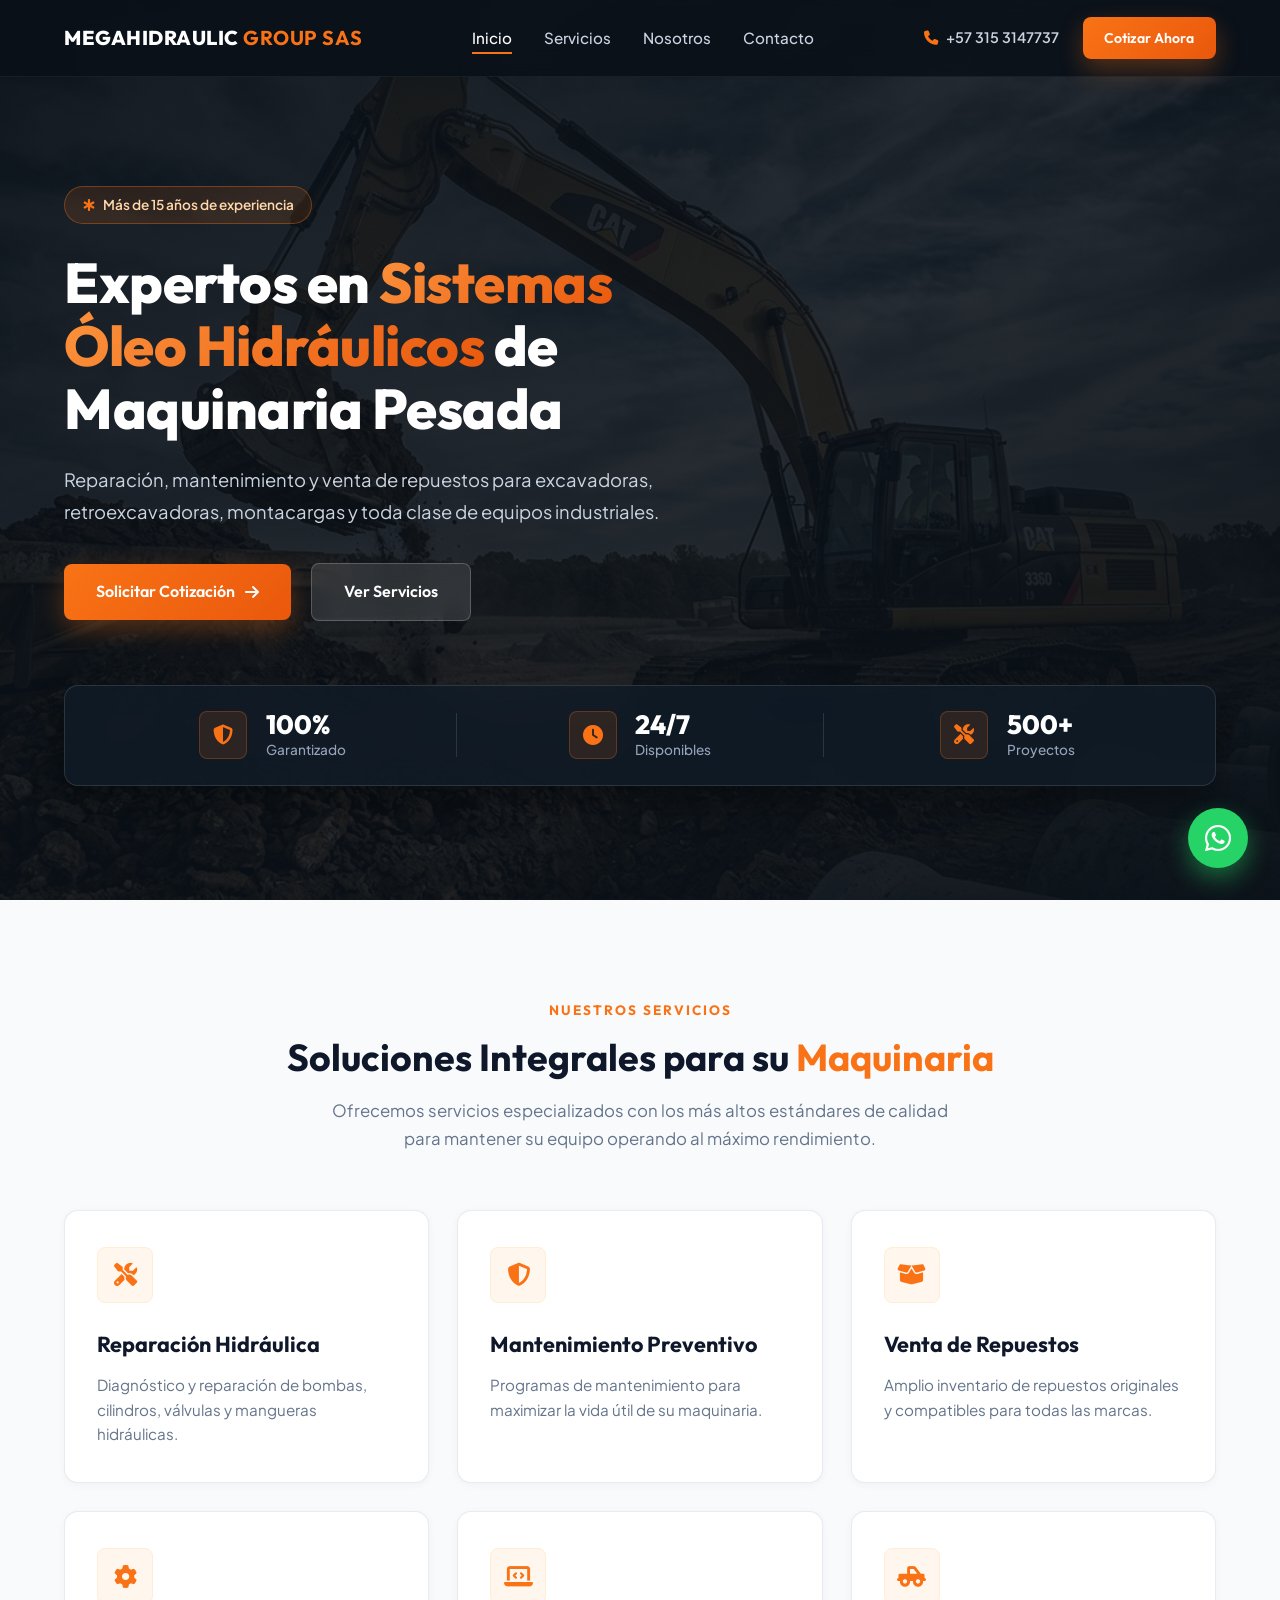
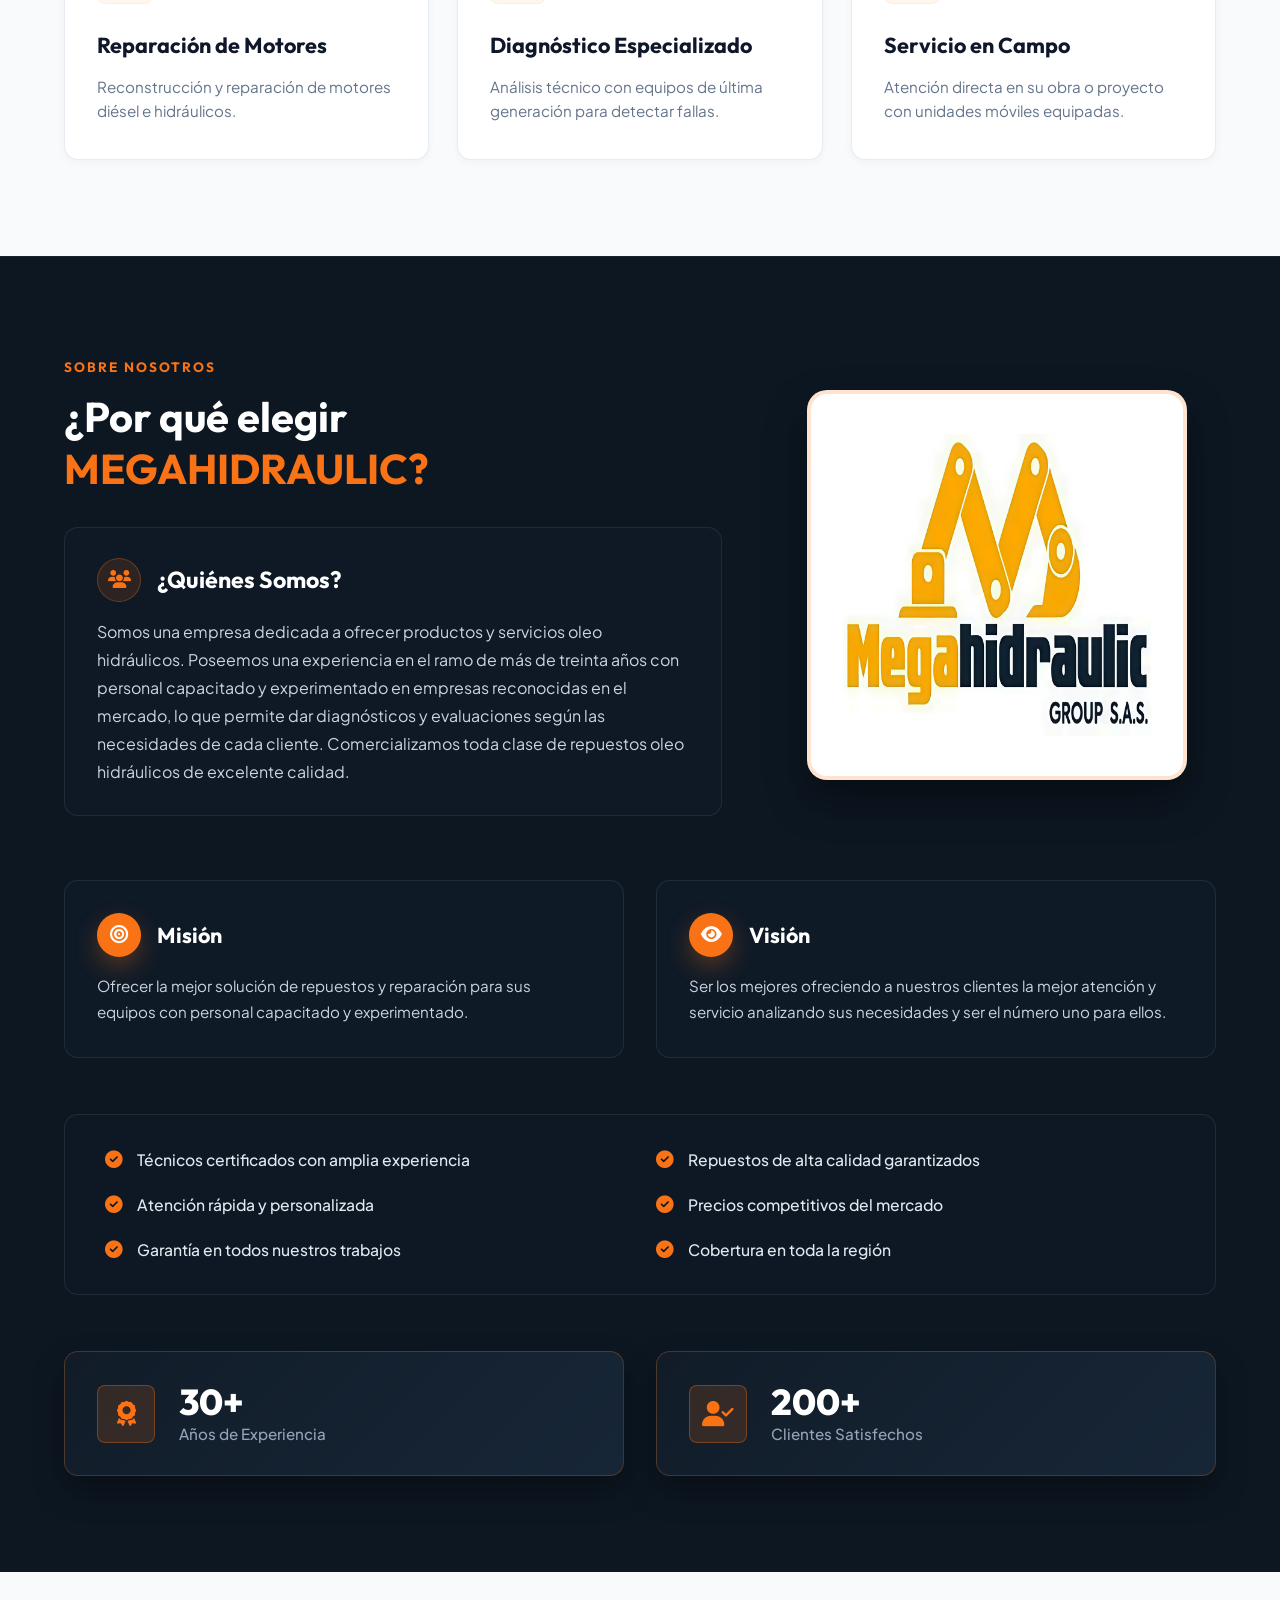
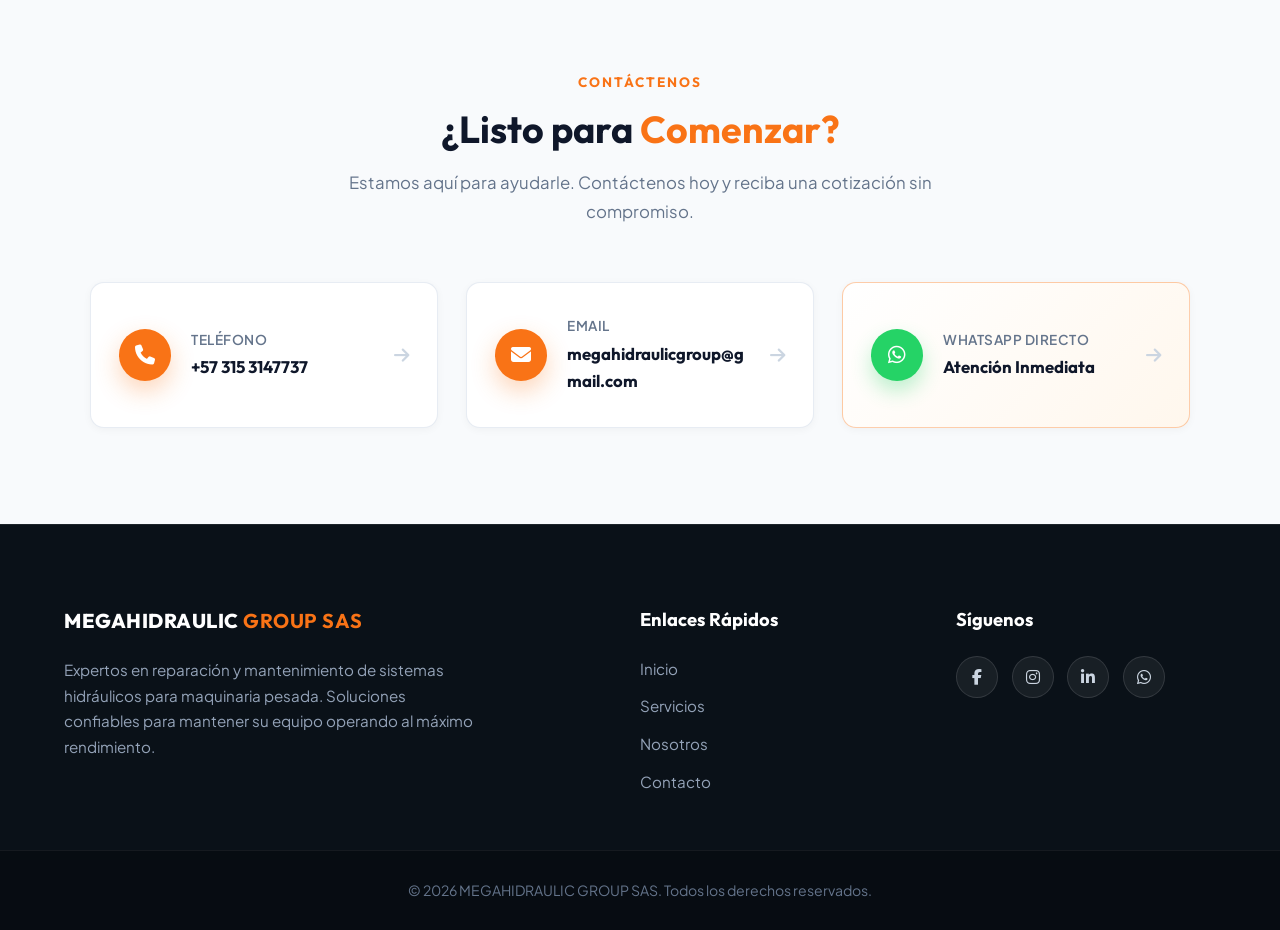
==== index.html @ 524e82c4 "Primera versión página web" ====
<!DOCTYPE html>
<html lang="es">

<head>
    <meta charset="UTF-8">
    <meta name="viewport" content="width=device-width, initial-scale=1.0">
    <title>MEGAHIDRAULIC GROUP SAS | Reparación de Maquinaria Pesada y Sistemas Óleo Hidráulicos</title>
    <meta name="description"
        content="Expertos en sistemas óleo hidráulicos de maquinaria pesada. Reparación, mantenimiento y venta de repuestos para excavadoras, retroexcavadoras, montacargas y equipos industriales en Colombia.">
    <meta name="keywords"
        content="sistemas oleo hidraulicos, reparacion maquinaria pesada, repuestos hidraulicos, bombas hidraulicas, mantenimiento maquinaria, cilindros hidraulicos, Megahidraulic">

    <!-- Google Fonts -->
    <link rel="preconnect" href="https://fonts.googleapis.com">
    <link rel="preconnect" href="https://fonts.gstatic.com" crossorigin>
    <link
        href="https://fonts.googleapis.com/css2?family=Plus+Jakarta+Sans:wght@400;500;600;700;800&family=Outfit:wght@500;600;700;800&display=swap"
        rel="stylesheet">

    <!-- FontAwesome for icons -->
    <link rel="stylesheet" href="https://cdnjs.cloudflare.com/ajax/libs/font-awesome/6.5.1/css/all.min.css">

    <!-- Custom CSS -->
    <link rel="stylesheet" href="css/style.css">
</head>

<body>

    <!-- Header / Navbar -->
    <header class="navbar-header" id="header">
        <div class="container nav-container">
            <a href="#inicio" class="nav-brand" aria-label="MEGAHIDRAULIC GROUP SAS - Inicio">
                <span class="brand-text">MEGAHIDRAULIC <span class="brand-sub">GROUP SAS</span></span>
            </a>

            <!-- Navigation Links -->
            <nav class="nav-menu" id="nav-menu">
                <ul class="nav-list">
                    <li class="nav-item"><a href="#inicio" class="nav-link active">Inicio</a></li>
                    <li class="nav-item"><a href="#servicios" class="nav-link">Servicios</a></li>
                    <li class="nav-item"><a href="#nosotros" class="nav-link">Nosotros</a></li>
                    <li class="nav-item"><a href="#contacto" class="nav-link">Contacto</a></li>
                </ul>
            </nav>

            <!-- Header Actions -->
            <div class="nav-actions">
                <a href="tel:+573153147737" class="nav-phone" title="Llamar a Megahidraulic">
                    <i class="fa-solid fa-phone"></i>
                    <span>+57 315 3147737</span>
                </a>
                <a href="#contacto" class="btn btn-primary btn-nav">Cotizar Ahora</a>

                <!-- Mobile Menu Button -->
                <button class="mobile-menu-btn" id="mobile-menu-toggle" aria-label="Abrir menú de navegación">
                    <i class="fa-solid fa-bars"></i>
                </button>
            </div>
        </div>
    </header>

    <main>
        <!-- Hero Section -->
        <section class="hero-section" id="inicio">
            <div class="hero-overlay"></div>
            <div class="container hero-container">
                <div class="hero-content">
                    <div class="badge hero-badge">
                        <i class="fa-solid fa-star-of-life"></i>
                        <span>Más de 15 años de experiencia</span>
                    </div>

                    <h1 class="hero-title">
                        Expertos en <span class="text-gradient-orange">Sistemas</span><br>
                        <span class="text-gradient-orange">Óleo Hidráulicos</span> de<br>
                        Maquinaria Pesada
                    </h1>

                    <p class="hero-subtitle">
                        Reparación, mantenimiento y venta de repuestos para excavadoras, retroexcavadoras, montacargas y
                        toda clase de equipos industriales.
                    </p>

                    <div class="hero-buttons">
                        <a href="#contacto" class="btn btn-primary btn-hero">
                            <span>Solicitar Cotización</span>
                            <i class="fa-solid fa-arrow-right"></i>
                        </a>
                        <a href="#servicios" class="btn btn-secondary btn-hero">
                            <span>Ver Servicios</span>
                        </a>
                    </div>
                </div>

                <!-- Floating Stats Bar -->
                <div class="hero-stats-card">
                    <div class="stat-item">
                        <div class="stat-icon-wrapper">
                            <i class="fa-solid fa-shield-halved"></i>
                        </div>
                        <div class="stat-details">
                            <span class="stat-number" data-target="100">100%</span>
                            <span class="stat-label">Garantizado</span>
                        </div>
                    </div>

                    <div class="stat-divider"></div>

                    <div class="stat-item">
                        <div class="stat-icon-wrapper">
                            <i class="fa-solid fa-clock"></i>
                        </div>
                        <div class="stat-details">
                            <span class="stat-number">24/7</span>
                            <span class="stat-label">Disponibles</span>
                        </div>
                    </div>

                    <div class="stat-divider"></div>

                    <div class="stat-item">
                        <div class="stat-icon-wrapper">
                            <i class="fa-solid fa-screwdriver-wrench"></i>
                        </div>
                        <div class="stat-details">
                            <span class="stat-number" data-target="500">500+</span>
                            <span class="stat-label">Proyectos</span>
                        </div>
                    </div>
                </div>
            </div>
        </section>

        <!-- Services Section -->
        <section class="section services-section" id="servicios">
            <div class="container">
                <div class="section-header text-center">
                    <span class="section-tag">NUESTROS SERVICIOS</span>
                    <h2 class="section-title">
                        Soluciones Integrales para su <span class="text-orange">Maquinaria</span>
                    </h2>
                    <p class="section-description">
                        Ofrecemos servicios especializados con los más altos estándares de calidad para mantener su
                        equipo operando al máximo rendimiento.
                    </p>
                </div>

                <div class="services-grid">
                    <!-- Service 1 -->
                    <div class="service-card">
                        <div class="service-icon-box">
                            <i class="fa-solid fa-screwdriver-wrench"></i>
                        </div>
                        <h3 class="service-title">Reparación Hidráulica</h3>
                        <p class="service-text">
                            Diagnóstico y reparación de bombas, cilindros, válvulas y mangueras hidráulicas.
                        </p>
                    </div>

                    <!-- Service 2 -->
                    <div class="service-card">
                        <div class="service-icon-box">
                            <i class="fa-solid fa-shield-halved"></i>
                        </div>
                        <h3 class="service-title">Mantenimiento Preventivo</h3>
                        <p class="service-text">
                            Programas de mantenimiento para maximizar la vida útil de su maquinaria.
                        </p>
                    </div>

                    <!-- Service 3 -->
                    <div class="service-card">
                        <div class="service-icon-box">
                            <i class="fa-solid fa-box-open"></i>
                        </div>
                        <h3 class="service-title">Venta de Repuestos</h3>
                        <p class="service-text">
                            Amplio inventario de repuestos originales y compatibles para todas las marcas.
                        </p>
                    </div>

                    <!-- Service 4 -->
                    <div class="service-card">
                        <div class="service-icon-box">
                            <i class="fa-solid fa-gear"></i>
                        </div>
                        <h3 class="service-title">Reparación de Motores</h3>
                        <p class="service-text">
                            Reconstrucción y reparación de motores diésel e hidráulicos.
                        </p>
                    </div>

                    <!-- Service 5 -->
                    <div class="service-card">
                        <div class="service-icon-box">
                            <i class="fa-solid fa-laptop-code"></i>
                        </div>
                        <h3 class="service-title">Diagnóstico Especializado</h3>
                        <p class="service-text">
                            Análisis técnico con equipos de última generación para detectar fallas.
                        </p>
                    </div>

                    <!-- Service 6 -->
                    <div class="service-card">
                        <div class="service-icon-box">
                            <i class="fa-solid fa-truck-pickup"></i>
                        </div>
                        <h3 class="service-title">Servicio en Campo</h3>
                        <p class="service-text">
                            Atención directa en su obra o proyecto con unidades móviles equipadas.
                        </p>
                    </div>
                </div>
            </div>
        </section>

        <!-- About Us Section -->
        <section class="section about-section" id="nosotros">
            <div class="container">
                <div class="about-hero-block">
                    <div class="about-text-col">
                        <span class="section-tag section-tag-light">SOBRE NOSOTROS</span>
                        <h2 class="section-title text-white">
                            ¿Por qué elegir <br><span class="text-orange">MEGAHIDRAULIC?</span>
                        </h2>

                        <div class="about-subblock">
                            <div class="about-icon-header">
                                <div class="icon-circle">
                                    <i class="fa-solid fa-users"></i>
                                </div>
                                <h3 class="about-subtitle">¿Quiénes Somos?</h3>
                            </div>
                            <p class="about-description">
                                Somos una empresa dedicada a ofrecer productos y servicios oleo hidráulicos. Poseemos
                                una experiencia en el ramo de más de treinta años con personal capacitado y
                                experimentado en empresas reconocidas en el mercado, lo que permite dar diagnósticos y
                                evaluaciones según las necesidades de cada cliente. Comercializamos toda clase de
                                repuestos oleo hidráulicos de excelente calidad.
                            </p>
                        </div>
                    </div>

                    <div class="about-image-col">
                        <div class="logo-showcase-card">
                            <img src="assets/images/logoMegaHidraulic.png" alt="Logotipo MEGAHIDRAULIC GROUP SAS"
                                class="brand-logo-img" loading="lazy">
                        </div>
                    </div>
                </div>

                <!-- Mission & Vision Cards -->
                <div class="mission-vision-grid">
                    <!-- Mission -->
                    <div class="mv-card">
                        <div class="mv-header">
                            <div class="mv-icon">
                                <i class="fa-solid fa-bullseye"></i>
                            </div>
                            <h3 class="mv-title">Misión</h3>
                        </div>
                        <p class="mv-text">
                            Ofrecer la mejor solución de repuestos y reparación para sus equipos con personal capacitado
                            y experimentado.
                        </p>
                    </div>

                    <!-- Vision -->
                    <div class="mv-card">
                        <div class="mv-header">
                            <div class="mv-icon">
                                <i class="fa-solid fa-eye"></i>
                            </div>
                            <h3 class="mv-title">Visión</h3>
                        </div>
                        <p class="mv-text">
                            Ser los mejores ofreciendo a nuestros clientes la mejor atención y servicio analizando sus
                            necesidades y ser el número uno para ellos.
                        </p>
                    </div>
                </div>

                <!-- Value Checklist Points -->
                <div class="about-checklist-grid">
                    <div class="check-item">
                        <i class="fa-solid fa-circle-check"></i>
                        <span>Técnicos certificados con amplia experiencia</span>
                    </div>
                    <div class="check-item">
                        <i class="fa-solid fa-circle-check"></i>
                        <span>Repuestos de alta calidad garantizados</span>
                    </div>
                    <div class="check-item">
                        <i class="fa-solid fa-circle-check"></i>
                        <span>Atención rápida y personalizada</span>
                    </div>
                    <div class="check-item">
                        <i class="fa-solid fa-circle-check"></i>
                        <span>Precios competitivos del mercado</span>
                    </div>
                    <div class="check-item">
                        <i class="fa-solid fa-circle-check"></i>
                        <span>Garantía en todos nuestros trabajos</span>
                    </div>
                    <div class="check-item">
                        <i class="fa-solid fa-circle-check"></i>
                        <span>Cobertura en toda la región</span>
                    </div>
                </div>

                <!-- About Stat Badges -->
                <div class="about-stats-row">
                    <div class="about-stat-box">
                        <div class="stat-badge-icon">
                            <i class="fa-solid fa-award"></i>
                        </div>
                        <div class="stat-badge-info">
                            <span class="stat-badge-number" data-target="30">30+</span>
                            <span class="stat-badge-label">Años de Experiencia</span>
                        </div>
                    </div>

                    <div class="about-stat-box">
                        <div class="stat-badge-icon">
                            <i class="fa-solid fa-user-check"></i>
                        </div>
                        <div class="stat-badge-info">
                            <span class="stat-badge-number" data-target="200">200+</span>
                            <span class="stat-badge-label">Clientes Satisfechos</span>
                        </div>
                    </div>
                </div>
            </div>
        </section>

        <!-- Contact Section -->
        <section class="section contact-section" id="contacto">
            <div class="container">
                <div class="section-header text-center">
                    <span class="section-tag">CONTÁCTENOS</span>
                    <h2 class="section-title">
                        ¿Listo para <span class="text-orange">Comenzar?</span>
                    </h2>
                    <p class="section-description">
                        Estamos aquí para ayudarle. Contáctenos hoy y reciba una cotización sin compromiso.
                    </p>
                </div>

                <div class="contact-cards-container">
                    <!-- Phone Card -->
                    <a href="tel:+573153147737" class="contact-action-card" id="contact-phone-card">
                        <div class="contact-card-icon">
                            <i class="fa-solid fa-phone"></i>
                        </div>
                        <div class="contact-card-info">
                            <span class="contact-card-label">Teléfono</span>
                            <span class="contact-card-value">+57 315 3147737</span>
                        </div>
                        <div class="contact-card-arrow">
                            <i class="fa-solid fa-arrow-right"></i>
                        </div>
                    </a>

                    <!-- Email Card -->
                    <a href="mailto:megahidraulicgroup@gmail.com" class="contact-action-card" id="contact-email-card">
                        <div class="contact-card-icon">
                            <i class="fa-solid fa-envelope"></i>
                        </div>
                        <div class="contact-card-info">
                            <span class="contact-card-label">Email</span>
                            <span class="contact-card-value">megahidraulicgroup@gmail.com</span>
                        </div>
                        <div class="contact-card-arrow">
                            <i class="fa-solid fa-arrow-right"></i>
                        </div>
                    </a>

                    <!-- WhatsApp Quick CTA -->
                    <a href="https://wa.me/573153147737?text=Hola,%20quisiera%20solicitar%20una%20cotizaci%C3%B3n%20para%20maquinaria%20pesada."
                        target="_blank" rel="noopener noreferrer" class="contact-action-card contact-card-highlight"
                        id="contact-whatsapp-card">
                        <div class="contact-card-icon">
                            <i class="fa-brands fa-whatsapp"></i>
                        </div>
                        <div class="contact-card-info">
                            <span class="contact-card-label">WhatsApp Directo</span>
                            <span class="contact-card-value">Atención Inmediata</span>
                        </div>
                        <div class="contact-card-arrow">
                            <i class="fa-solid fa-arrow-right"></i>
                        </div>
                    </a>
                </div>
            </div>
        </section>
    </main>

    <!-- Footer -->
    <footer class="footer">
        <div class="container footer-container">
            <!-- Col 1: Brand & Bio -->
            <div class="footer-col footer-col-brand">
                <a href="#inicio" class="footer-brand">
                    <span class="brand-text">MEGAHIDRAULIC <span class="brand-sub">GROUP SAS</span></span>
                </a>
                <p class="footer-desc">
                    Expertos en reparación y mantenimiento de sistemas hidráulicos para maquinaria pesada. Soluciones
                    confiables para mantener su equipo operando al máximo rendimiento.
                </p>
            </div>

            <!-- Col 2: Quick Links -->
            <div class="footer-col">
                <h4 class="footer-title">Enlaces Rápidos</h4>
                <ul class="footer-links">
                    <li><a href="#inicio">Inicio</a></li>
                    <li><a href="#servicios">Servicios</a></li>
                    <li><a href="#nosotros">Nosotros</a></li>
                    <li><a href="#contacto">Contacto</a></li>
                </ul>
            </div>

            <!-- Col 3: Social Links -->
            <div class="footer-col">
                <h4 class="footer-title">Síguenos</h4>
                <div class="footer-social-links">
                    <a href="#" class="social-icon-btn" aria-label="Facebook (próximamente)" target="_blank"
                        rel="noopener noreferrer">
                        <i class="fa-brands fa-facebook-f"></i>
                    </a>
                    <a href="#" class="social-icon-btn" aria-label="Instagram (próximamente)" target="_blank"
                        rel="noopener noreferrer">
                        <i class="fa-brands fa-instagram"></i>
                    </a>
                    <a href="#" class="social-icon-btn" aria-label="LinkedIn (próximamente)" target="_blank"
                        rel="noopener noreferrer">
                        <i class="fa-brands fa-linkedin-in"></i>
                    </a>
                    <a href="#" class="social-icon-btn" aria-label="WhatsApp" target="_blank" rel="noopener noreferrer">
                        <i class="fa-brands fa-whatsapp"></i>
                    </a>
                </div>
            </div>
        </div>

        <div class="footer-bottom">
            <div class="container text-center">
                <p class="copyright-text">
                    &copy; 2026 MEGAHIDRAULIC GROUP SAS. Todos los derechos reservados.
                </p>
            </div>
        </div>
    </footer>

    <!-- Floating WhatsApp Button -->
    <a href="https://wa.me/573153147737?text=Hola,%20deseo%20más%20información%20sobre%20sus%20servicios."
        target="_blank" rel="noopener noreferrer" class="floating-whatsapp-btn" aria-label="Contactar por WhatsApp">
        <i class="fa-brands fa-whatsapp"></i>
    </a>

    <!-- Custom JS -->
    <script src="js/main.js"></script>
</body>

</html>
---- css/style.css ----
/* ==========================================================================
   MEGAHIDRAULIC GROUP SAS - Modern Responsive Design System
   ========================================================================== */

:root {
    /* Color Palette */
    --color-primary: #f97316;
    --color-primary-hover: #ea580c;
    --color-primary-light: rgba(249, 115, 22, 0.12);
    --color-primary-glow: rgba(249, 115, 22, 0.35);
    
    --color-bg-dark: #0A1118;
    --color-bg-dark-card: #111C28;
    --color-bg-dark-card-hover: #172637;
    --color-bg-navy: #0D1722;
    
    --color-bg-light: #F8FAFC;
    --color-bg-white: #FFFFFF;
    
    --color-text-main: #0F172A;
    --color-text-muted: #64748B;
    --color-text-light: #94A3B8;
    --color-text-white: #FFFFFF;
    
    --color-border-dark: rgba(255, 255, 255, 0.08);
    --color-border-light: rgba(226, 232, 240, 0.8);
    
    /* Typography */
    --font-heading: 'Outfit', -apple-system, BlinkMacSystemFont, sans-serif;
    --font-body: 'Plus Jakarta Sans', -apple-system, BlinkMacSystemFont, sans-serif;
    
    /* Transitions & Shadows */
    --transition: all 0.3s cubic-bezier(0.4, 0, 0.2, 1);
    --shadow-sm: 0 2px 8px rgba(0, 0, 0, 0.04);
    --shadow-md: 0 10px 25px -5px rgba(0, 0, 0, 0.08), 0 8px 10px -6px rgba(0, 0, 0, 0.04);
    --shadow-lg: 0 20px 35px -10px rgba(0, 0, 0, 0.12), 0 10px 15px -8px rgba(0, 0, 0, 0.06);
    --shadow-card-dark: 0 15px 30px rgba(0, 0, 0, 0.35);
    --shadow-orange: 0 10px 25px rgba(249, 115, 22, 0.3);
    
    /* Border Radius */
    --radius-sm: 8px;
    --radius-md: 14px;
    --radius-lg: 20px;
    --radius-full: 9999px;
}

/* Base Reset & Typography */
*, *::before, *::after {
    margin: 0;
    padding: 0;
    box-sizing: border-box;
}

html {
    scroll-behavior: smooth;
    font-size: 16px;
}

body {
    font-family: var(--font-body);
    background-color: var(--color-bg-light);
    color: var(--color-text-main);
    line-height: 1.6;
    overflow-x: hidden;
    -webkit-font-smoothing: antialiased;
}

a {
    text-decoration: none;
    color: inherit;
    transition: var(--transition);
}

ul {
    list-style: none;
}

img {
    max-width: 100%;
    height: auto;
    display: block;
}

/* Layout Container */
.container {
    width: 100%;
    max-width: 1200px;
    margin: 0 auto;
    padding: 0 1.5rem;
}

/* Typography Utilities */
.text-orange {
    color: var(--color-primary);
}

.text-gradient-orange {
    color: var(--color-primary);
    background: linear-gradient(135deg, #fb923c 0%, #ea580c 100%);
    -webkit-background-clip: text;
    -webkit-text-fill-color: transparent;
}

.text-white {
    color: var(--color-text-white) !important;
}

.text-center {
    text-align: center;
}

/* Badges & Section Tags */
.badge {
    display: inline-flex;
    align-items: center;
    gap: 0.5rem;
    padding: 0.45rem 1.1rem;
    border-radius: var(--radius-full);
    font-size: 0.85rem;
    font-weight: 600;
}

.section-tag {
    display: inline-block;
    color: var(--color-primary);
    font-family: var(--font-heading);
    font-size: 0.85rem;
    font-weight: 700;
    letter-spacing: 2px;
    text-transform: uppercase;
    margin-bottom: 0.75rem;
}

.section-tag-light {
    color: var(--color-primary);
}

.section-title {
    font-family: var(--font-heading);
    font-size: 2.35rem;
    font-weight: 700;
    line-height: 1.25;
    color: var(--color-text-main);
    margin-bottom: 1rem;
}

.section-description {
    font-size: 1.05rem;
    color: var(--color-text-muted);
    max-width: 650px;
    margin: 0 auto;
    line-height: 1.7;
}

.section-header {
    margin-bottom: 3.5rem;
}

.section {
    padding: 6rem 0;
}

/* Buttons */
.btn {
    display: inline-flex;
    align-items: center;
    justify-content: center;
    gap: 0.6rem;
    padding: 0.85rem 1.85rem;
    border-radius: var(--radius-sm);
    font-family: var(--font-heading);
    font-weight: 600;
    font-size: 0.95rem;
    cursor: pointer;
    border: none;
    transition: var(--transition);
}

.btn-primary {
    background: linear-gradient(135deg, var(--color-primary) 0%, var(--color-primary-hover) 100%);
    color: var(--color-text-white);
    box-shadow: var(--shadow-orange);
}

.btn-primary:hover {
    transform: translateY(-2px);
    box-shadow: 0 12px 28px rgba(249, 115, 22, 0.45);
    color: var(--color-text-white);
}

.btn-secondary {
    background: rgba(255, 255, 255, 0.12);
    color: var(--color-text-white);
    backdrop-filter: blur(10px);
    border: 1px solid rgba(255, 255, 255, 0.2);
}

.btn-secondary:hover {
    background: rgba(255, 255, 255, 0.22);
    color: var(--color-text-white);
    transform: translateY(-2px);
}

/* ==========================================================================
   Header / Navbar
   ========================================================================== */
.navbar-header {
    position: fixed;
    top: 0;
    left: 0;
    width: 100%;
    z-index: 1000;
    background: rgba(10, 17, 24, 0.88);
    backdrop-filter: blur(14px);
    -webkit-backdrop-filter: blur(14px);
    border-bottom: 1px solid rgba(255, 255, 255, 0.06);
    transition: var(--transition);
}

.navbar-header.scrolled {
    background: rgba(10, 17, 24, 0.96);
    box-shadow: 0 10px 30px rgba(0, 0, 0, 0.4);
    border-bottom-color: rgba(249, 115, 22, 0.15);
}

.nav-container {
    display: flex;
    align-items: center;
    justify-content: space-between;
    height: 76px;
}

.nav-brand {
    display: flex;
    align-items: center;
    gap: 0.5rem;
}

.brand-text {
    font-family: var(--font-heading);
    font-size: 1.25rem;
    font-weight: 800;
    color: var(--color-text-white);
    letter-spacing: 0.5px;
}

.brand-sub {
    color: var(--color-primary);
    font-weight: 700;
}

.nav-list {
    display: flex;
    align-items: center;
    gap: 2rem;
}

.nav-link {
    color: #cbd5e1;
    font-weight: 500;
    font-size: 0.95rem;
    position: relative;
    padding: 0.4rem 0;
}

.nav-link::after {
    content: '';
    position: absolute;
    bottom: 0;
    left: 0;
    width: 0;
    height: 2px;
    background-color: var(--color-primary);
    transition: var(--transition);
}

.nav-link:hover, .nav-link.active {
    color: var(--color-text-white);
}

.nav-link:hover::after, .nav-link.active::after {
    width: 100%;
}

.nav-actions {
    display: flex;
    align-items: center;
    gap: 1.5rem;
}

.nav-phone {
    display: flex;
    align-items: center;
    gap: 0.5rem;
    color: #cbd5e1;
    font-weight: 600;
    font-size: 0.9rem;
}

.nav-phone i {
    color: var(--color-primary);
}

.nav-phone:hover {
    color: var(--color-primary);
}

.btn-nav {
    padding: 0.6rem 1.35rem;
    font-size: 0.88rem;
    border-radius: var(--radius-sm);
}

.mobile-menu-btn {
    display: none;
    background: transparent;
    border: none;
    color: var(--color-text-white);
    font-size: 1.4rem;
    cursor: pointer;
    padding: 0.5rem;
}

/* ==========================================================================
   Hero Section
   ========================================================================== */
.hero-section {
    position: relative;
    min-height: 100vh;
    display: flex;
    align-items: center;
    padding-top: 110px;
    padding-bottom: 70px;
    background: url('../assets/images/backgroundImage.jpg') center/cover no-repeat;
    background-color: var(--color-bg-dark);
}

.hero-overlay {
    position: absolute;
    inset: 0;
    background: linear-gradient(
        135deg, 
        rgba(10, 17, 24, 0.94) 0%, 
        rgba(10, 17, 24, 0.88) 55%, 
        rgba(10, 17, 24, 0.96) 100%
    );
    z-index: 1;
}

.hero-container {
    position: relative;
    z-index: 2;
    display: flex;
    flex-direction: column;
    justify-content: space-between;
}

.hero-content {
    max-width: 720px;
    padding-top: 2rem;
    margin-bottom: 4rem;
}

.hero-badge {
    background: rgba(249, 115, 22, 0.12);
    border: 1px solid rgba(249, 115, 22, 0.35);
    color: #fed7aa;
    margin-bottom: 1.75rem;
}

.hero-badge i {
    color: var(--color-primary);
    font-size: 0.75rem;
}

.hero-title {
    font-family: var(--font-heading);
    font-size: 3.5rem;
    font-weight: 800;
    line-height: 1.12;
    color: var(--color-text-white);
    margin-bottom: 1.5rem;
    letter-spacing: -0.5px;
}

.hero-subtitle {
    font-size: 1.15rem;
    color: #cbd5e1;
    line-height: 1.7;
    margin-bottom: 2.25rem;
    max-width: 600px;
}

.hero-buttons {
    display: flex;
    align-items: center;
    gap: 1.25rem;
    flex-wrap: wrap;
}

.btn-hero {
    padding: 0.95rem 2rem;
    font-size: 1rem;
}

/* Floating Stats Card */
.hero-stats-card {
    background: rgba(17, 28, 40, 0.82);
    backdrop-filter: blur(16px);
    -webkit-backdrop-filter: blur(16px);
    border: 1px solid rgba(255, 255, 255, 0.12);
    border-radius: var(--radius-md);
    padding: 1.5rem 2rem;
    display: flex;
    align-items: center;
    justify-content: space-between;
    box-shadow: var(--shadow-card-dark);
}

.stat-item {
    flex: 1;
    display: flex;
    align-items: center;
    justify-content: center;
    gap: 1.15rem;
}

.stat-icon-wrapper {
    width: 48px;
    height: 48px;
    background: rgba(249, 115, 22, 0.12);
    border: 1px solid rgba(249, 115, 22, 0.25);
    border-radius: var(--radius-sm);
    display: flex;
    align-items: center;
    justify-content: center;
    color: var(--color-primary);
    font-size: 1.25rem;
    flex-shrink: 0;
}

.stat-details {
    display: flex;
    flex-direction: column;
}

.stat-number {
    font-family: var(--font-heading);
    font-size: 1.65rem;
    font-weight: 800;
    color: var(--color-text-white);
    line-height: 1.1;
}

.stat-label {
    font-size: 0.85rem;
    color: #94a3b8;
    font-weight: 500;
}

.stat-divider {
    width: 1px;
    height: 44px;
    background: rgba(255, 255, 255, 0.12);
    flex-shrink: 0;
    margin: 0 0.5rem;
}

/* ==========================================================================
   Services Section
   ========================================================================== */
.services-section {
    background-color: var(--color-bg-light);
}

.services-grid {
    display: grid;
    grid-template-columns: repeat(3, 1fr);
    gap: 1.75rem;
}

.service-card {
    background: var(--color-bg-white);
    border: 1px solid var(--color-border-light);
    border-radius: var(--radius-md);
    padding: 2.25rem 2rem;
    transition: var(--transition);
    box-shadow: var(--shadow-sm);
    display: flex;
    flex-direction: column;
}

.service-card:hover {
    transform: translateY(-6px);
    box-shadow: var(--shadow-lg);
    border-color: rgba(249, 115, 22, 0.35);
}

.service-icon-box {
    width: 56px;
    height: 56px;
    background: #FFF7ED;
    border: 1px solid #FFEDD5;
    border-radius: var(--radius-sm);
    display: flex;
    align-items: center;
    justify-content: center;
    color: var(--color-primary);
    font-size: 1.45rem;
    margin-bottom: 1.5rem;
    transition: var(--transition);
}

.service-card:hover .service-icon-box {
    background: var(--color-primary);
    color: var(--color-text-white);
    transform: scale(1.06);
}

.service-title {
    font-family: var(--font-heading);
    font-size: 1.35rem;
    font-weight: 700;
    color: var(--color-text-main);
    margin-bottom: 0.75rem;
}

.service-text {
    font-size: 0.95rem;
    color: var(--color-text-muted);
    line-height: 1.6;
}

/* ==========================================================================
   About Us Section (Dark Theme)
   ========================================================================== */
.about-section {
    background-color: var(--color-bg-navy);
    color: var(--color-text-white);
    position: relative;
    border-top: 1px solid rgba(255, 255, 255, 0.05);
}

.about-hero-block {
    display: grid;
    grid-template-columns: 1.2fr 0.8fr;
    gap: 3.5rem;
    align-items: center;
    margin-bottom: 4rem;
}

.about-text-col .section-title {
    font-size: 2.6rem;
    margin-bottom: 2rem;
}

.about-subblock {
    background: rgba(17, 28, 40, 0.6);
    border: 1px solid var(--color-border-dark);
    border-radius: var(--radius-md);
    padding: 1.85rem 2rem;
}

.about-icon-header {
    display: flex;
    align-items: center;
    gap: 1rem;
    margin-bottom: 1rem;
}

.icon-circle {
    width: 44px;
    height: 44px;
    border-radius: 50%;
    background: var(--color-primary-light);
    border: 1px solid rgba(249, 115, 22, 0.3);
    display: flex;
    align-items: center;
    justify-content: center;
    color: var(--color-primary);
    font-size: 1.15rem;
}

.about-subtitle {
    font-family: var(--font-heading);
    font-size: 1.45rem;
    font-weight: 700;
    color: var(--color-text-white);
}

.about-description {
    color: #cbd5e1;
    font-size: 1rem;
    line-height: 1.75;
}

/* Logo Showcase Card */
.about-image-col {
    display: flex;
    justify-content: center;
}

.logo-showcase-card {
    background: #FFFFFF;
    border-radius: var(--radius-lg);
    padding: 2.5rem 2rem;
    box-shadow: 0 20px 40px rgba(0, 0, 0, 0.45);
    display: flex;
    align-items: center;
    justify-content: center;
    max-width: 380px;
    width: 100%;
    border: 4px solid rgba(249, 115, 22, 0.2);
    transition: var(--transition);
}

.logo-showcase-card:hover {
    transform: translateY(-4px) scale(1.02);
    border-color: var(--color-primary);
    box-shadow: 0 25px 50px rgba(249, 115, 22, 0.2);
}

.brand-logo-img {
    max-width: 100%;
    height: auto;
    object-fit: contain;
}

/* Mission & Vision Grid */
.mission-vision-grid {
    display: grid;
    grid-template-columns: repeat(2, 1fr);
    gap: 2rem;
    margin-bottom: 3.5rem;
}

.mv-card {
    background: rgba(17, 28, 40, 0.85);
    border: 1px solid var(--color-border-dark);
    border-radius: var(--radius-md);
    padding: 2rem;
    transition: var(--transition);
}

.mv-card:hover {
    border-color: rgba(249, 115, 22, 0.4);
    transform: translateY(-3px);
}

.mv-header {
    display: flex;
    align-items: center;
    gap: 1rem;
    margin-bottom: 1rem;
}

.mv-icon {
    width: 44px;
    height: 44px;
    background: var(--color-primary);
    color: var(--color-text-white);
    border-radius: 50%;
    display: flex;
    align-items: center;
    justify-content: center;
    font-size: 1.15rem;
    box-shadow: var(--shadow-orange);
}

.mv-title {
    font-family: var(--font-heading);
    font-size: 1.35rem;
    font-weight: 700;
    color: var(--color-text-white);
}

.mv-text {
    color: #cbd5e1;
    font-size: 0.95rem;
    line-height: 1.7;
}

/* Checklist Grid */
.about-checklist-grid {
    display: grid;
    grid-template-columns: repeat(2, 1fr);
    gap: 1.25rem 2rem;
    margin-bottom: 3.5rem;
    background: rgba(17, 28, 40, 0.4);
    border: 1px solid var(--color-border-dark);
    border-radius: var(--radius-md);
    padding: 2rem 2.5rem;
}

.check-item {
    display: flex;
    align-items: center;
    gap: 0.85rem;
    font-size: 0.98rem;
    font-weight: 500;
    color: #e2e8f0;
}

.check-item i {
    color: var(--color-primary);
    font-size: 1.1rem;
    flex-shrink: 0;
}

/* About Stats Row */
.about-stats-row {
    display: grid;
    grid-template-columns: repeat(2, 1fr);
    gap: 2rem;
}

.about-stat-box {
    background: linear-gradient(135deg, #111C28 0%, #172637 100%);
    border: 1px solid rgba(249, 115, 22, 0.25);
    border-radius: var(--radius-md);
    padding: 1.85rem 2rem;
    display: flex;
    align-items: center;
    gap: 1.5rem;
    box-shadow: var(--shadow-card-dark);
}

.stat-badge-icon {
    width: 58px;
    height: 58px;
    background: rgba(249, 115, 22, 0.15);
    border: 1px solid rgba(249, 115, 22, 0.35);
    border-radius: var(--radius-sm);
    display: flex;
    align-items: center;
    justify-content: center;
    color: var(--color-primary);
    font-size: 1.6rem;
    flex-shrink: 0;
}

.stat-badge-info {
    display: flex;
    flex-direction: column;
}

.stat-badge-number {
    font-family: var(--font-heading);
    font-size: 2.25rem;
    font-weight: 800;
    color: var(--color-text-white);
    line-height: 1.1;
}

.stat-badge-label {
    font-size: 0.95rem;
    color: #94a3b8;
    font-weight: 500;
}

/* ==========================================================================
   Contact Section
   ========================================================================== */
.contact-section {
    background-color: var(--color-bg-light);
}

.contact-cards-container {
    display: grid;
    grid-template-columns: repeat(3, 1fr);
    gap: 1.75rem;
    max-width: 1100px;
    margin: 0 auto;
}

.contact-action-card {
    background: var(--color-bg-white);
    border: 1px solid var(--color-border-light);
    border-radius: var(--radius-md);
    padding: 2rem 1.75rem;
    display: flex;
    align-items: center;
    gap: 1.25rem;
    transition: var(--transition);
    box-shadow: var(--shadow-sm);
    position: relative;
    overflow: hidden;
}

.contact-action-card:hover {
    transform: translateY(-5px);
    box-shadow: var(--shadow-lg);
    border-color: rgba(249, 115, 22, 0.4);
}

.contact-card-icon {
    width: 52px;
    height: 52px;
    background: var(--color-primary);
    color: var(--color-text-white);
    border-radius: 50%;
    display: flex;
    align-items: center;
    justify-content: center;
    font-size: 1.25rem;
    flex-shrink: 0;
    box-shadow: var(--shadow-orange);
}

.contact-card-info {
    display: flex;
    flex-direction: column;
    flex-grow: 1;
    min-width: 0;
}

.contact-card-label {
    font-size: 0.85rem;
    color: var(--color-text-muted);
    font-weight: 600;
    text-transform: uppercase;
    letter-spacing: 0.5px;
    margin-bottom: 0.25rem;
}

.contact-card-value {
    font-family: var(--font-heading);
    font-size: 1.05rem;
    font-weight: 700;
    color: var(--color-text-main);
    word-break: break-word;
}

.contact-card-arrow {
    color: #cbd5e1;
    font-size: 1.1rem;
    transition: var(--transition);
    flex-shrink: 0;
}

.contact-action-card:hover .contact-card-arrow {
    color: var(--color-primary);
    transform: translateX(4px);
}

/* WhatsApp Highlight Card */
.contact-card-highlight {
    background: linear-gradient(135deg, #FFFFFF 0%, #FFF7ED 100%);
    border-color: rgba(249, 115, 22, 0.35);
}

.contact-card-highlight .contact-card-icon {
    background: #25D366;
    box-shadow: 0 10px 20px rgba(37, 211, 102, 0.3);
}

/* ==========================================================================
   Footer
   ========================================================================== */
.footer {
    background-color: var(--color-bg-dark);
    color: var(--color-text-white);
    border-top: 1px solid rgba(255, 255, 255, 0.08);
    padding-top: 5rem;
}

.footer-container {
    display: grid;
    grid-template-columns: 2fr 1fr 1fr;
    gap: 3.5rem;
    padding-bottom: 3.5rem;
}

.footer-col-brand .footer-brand {
    display: inline-block;
    margin-bottom: 1.25rem;
}

.footer-desc {
    color: #94a3b8;
    font-size: 0.95rem;
    line-height: 1.7;
    max-width: 420px;
}

.footer-title {
    font-family: var(--font-heading);
    font-size: 1.15rem;
    font-weight: 700;
    color: var(--color-text-white);
    margin-bottom: 1.35rem;
    position: relative;
}

.footer-links {
    display: flex;
    flex-direction: column;
    gap: 0.75rem;
}

.footer-links a {
    color: #94a3b8;
    font-size: 0.95rem;
    transition: var(--transition);
}

.footer-links a:hover {
    color: var(--color-primary);
    padding-left: 5px;
}

.footer-social-links {
    display: flex;
    gap: 0.85rem;
}

.social-icon-btn {
    width: 42px;
    height: 42px;
    border-radius: 50%;
    background: rgba(255, 255, 255, 0.06);
    border: 1px solid rgba(255, 255, 255, 0.12);
    display: flex;
    align-items: center;
    justify-content: center;
    color: #cbd5e1;
    font-size: 1rem;
    transition: var(--transition);
}

.social-icon-btn:hover {
    background: var(--color-primary);
    color: var(--color-text-white);
    border-color: var(--color-primary);
    transform: translateY(-3px);
    box-shadow: var(--shadow-orange);
}

.footer-bottom {
    border-top: 1px solid rgba(255, 255, 255, 0.06);
    padding: 1.75rem 0;
    background: #070C12;
}

.copyright-text {
    font-size: 0.88rem;
    color: #64748b;
}

/* ==========================================================================
   Floating WhatsApp Button
   ========================================================================== */
.floating-whatsapp-btn {
    position: fixed;
    bottom: 2rem;
    right: 2rem;
    width: 60px;
    height: 60px;
    background: #25D366;
    color: #FFFFFF;
    border-radius: 50%;
    display: flex;
    align-items: center;
    justify-content: center;
    font-size: 1.85rem;
    box-shadow: 0 10px 25px rgba(37, 211, 102, 0.45);
    z-index: 999;
    transition: var(--transition);
}

.floating-whatsapp-btn:hover {
    transform: scale(1.1) translateY(-3px);
    box-shadow: 0 15px 30px rgba(37, 211, 102, 0.6);
    color: #FFFFFF;
}

/* ==========================================================================
   Responsive Styles
   ========================================================================== */
@media (max-width: 1024px) {
    .hero-title {
        font-size: 2.85rem;
    }

    .services-grid {
        grid-template-columns: repeat(2, 1fr);
    }

    .about-hero-block {
        grid-template-columns: 1fr;
        gap: 2.5rem;
    }

    .about-image-col {
        order: -1;
    }

    .logo-showcase-card {
        max-width: 320px;
    }

    .contact-cards-container {
        grid-template-columns: 1fr;
    }
}

@media (max-width: 768px) {
    .nav-menu {
        position: fixed;
        top: 76px;
        left: -100%;
        width: 100%;
        height: calc(100vh - 76px);
        background: rgba(10, 17, 24, 0.98);
        backdrop-filter: blur(16px);
        flex-direction: column;
        justify-content: flex-start;
        padding: 3rem 2rem;
        transition: var(--transition);
        border-top: 1px solid rgba(255, 255, 255, 0.08);
    }

    .nav-menu.active {
        left: 0;
    }

    .nav-list {
        flex-direction: column;
        gap: 2rem;
        width: 100%;
        text-align: center;
    }

    .nav-link {
        font-size: 1.25rem;
    }

    .nav-phone {
        display: none;
    }

    .mobile-menu-btn {
        display: block;
    }

    .hero-title {
        font-size: 2.25rem;
    }

    .hero-stats-card {
        grid-template-columns: 1fr;
        gap: 1.5rem;
        padding: 1.5rem;
    }

    .stat-divider {
        display: none;
    }

    .services-grid {
        grid-template-columns: 1fr;
    }

    .mission-vision-grid {
        grid-template-columns: 1fr;
    }

    .about-checklist-grid {
        grid-template-columns: 1fr;
        padding: 1.5rem;
    }

    .about-stats-row {
        grid-template-columns: 1fr;
    }

    .footer-container {
        grid-template-columns: 1fr;
        gap: 2.5rem;
    }
}

@media (max-width: 480px) {
    .hero-title {
        font-size: 1.85rem;
    }

    .btn-hero {
        width: 100%;
    }

    .hero-buttons {
        flex-direction: column;
        width: 100%;
    }

    .section {
        padding: 4rem 0;
    }

    .section-title {
        font-size: 1.85rem;
    }

    .floating-whatsapp-btn {
        bottom: 1.25rem;
        right: 1.25rem;
        width: 52px;
        height: 52px;
        font-size: 1.5rem;
    }
}
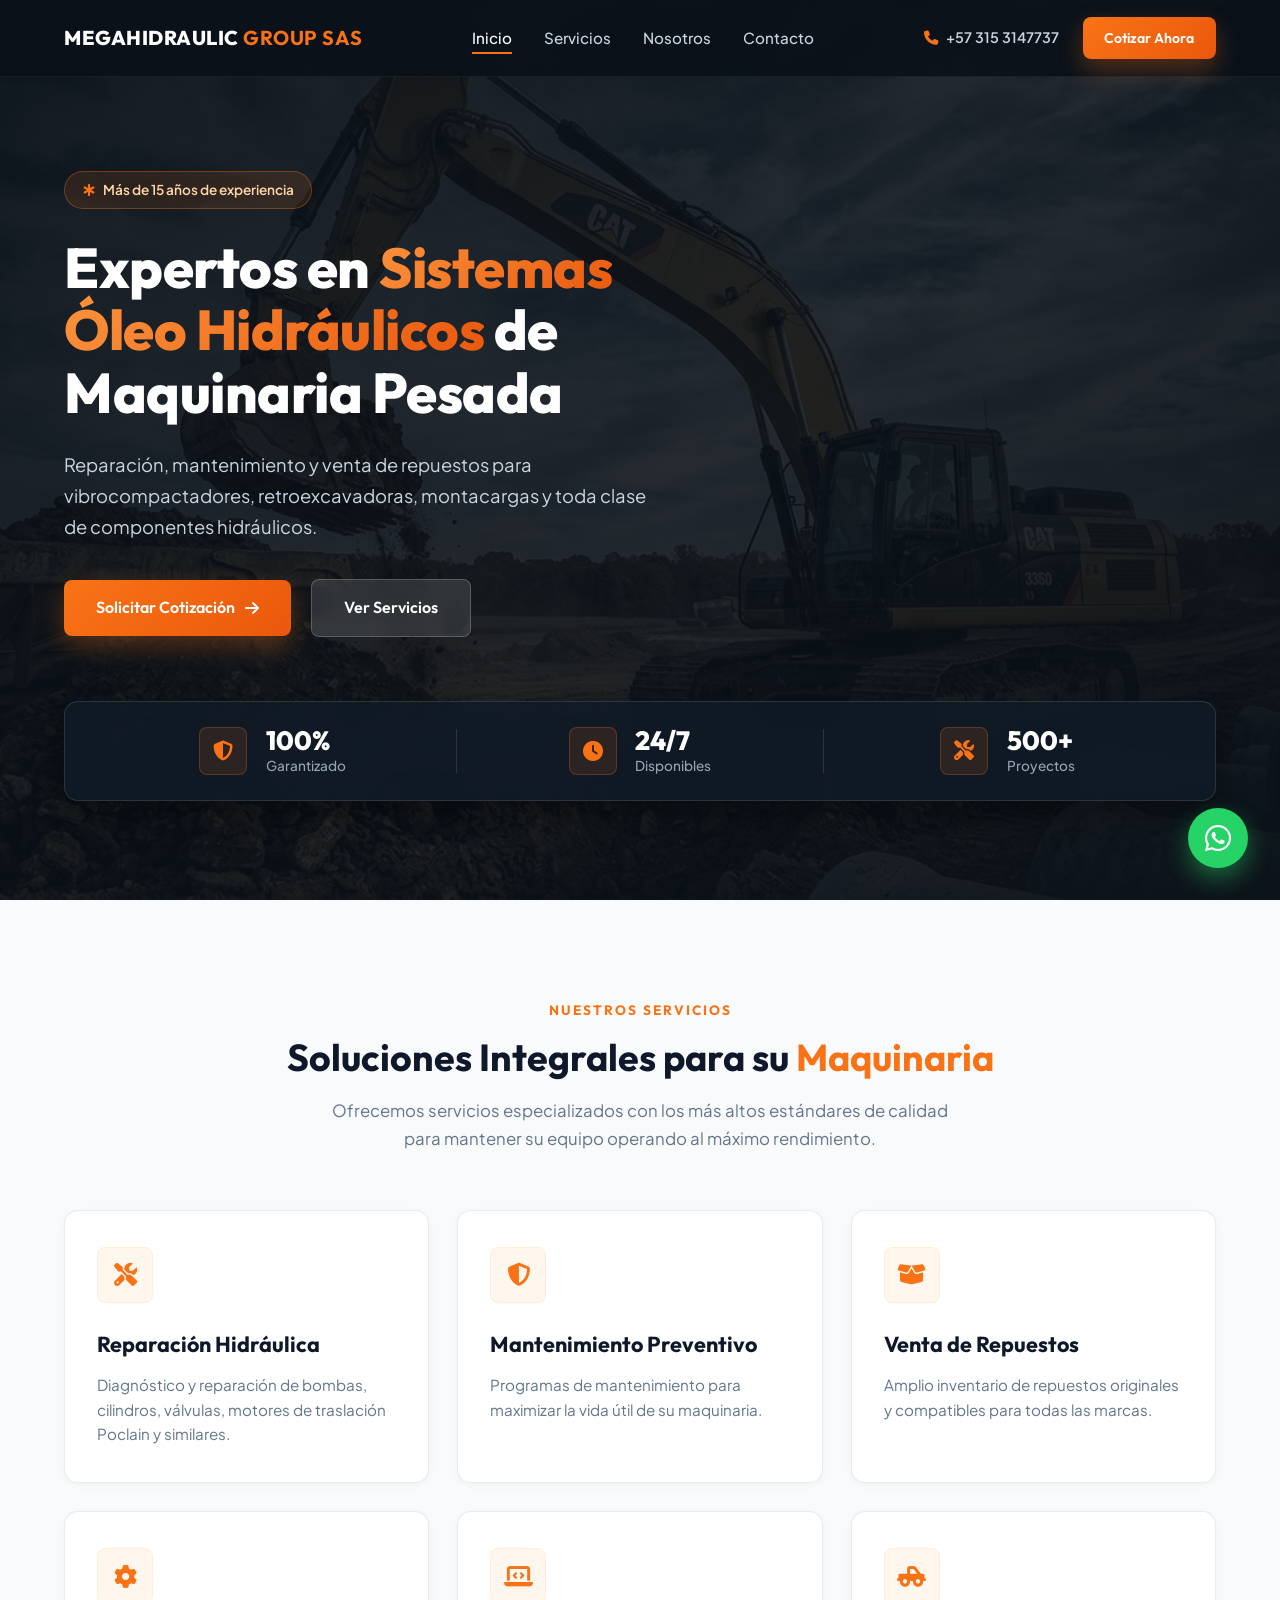
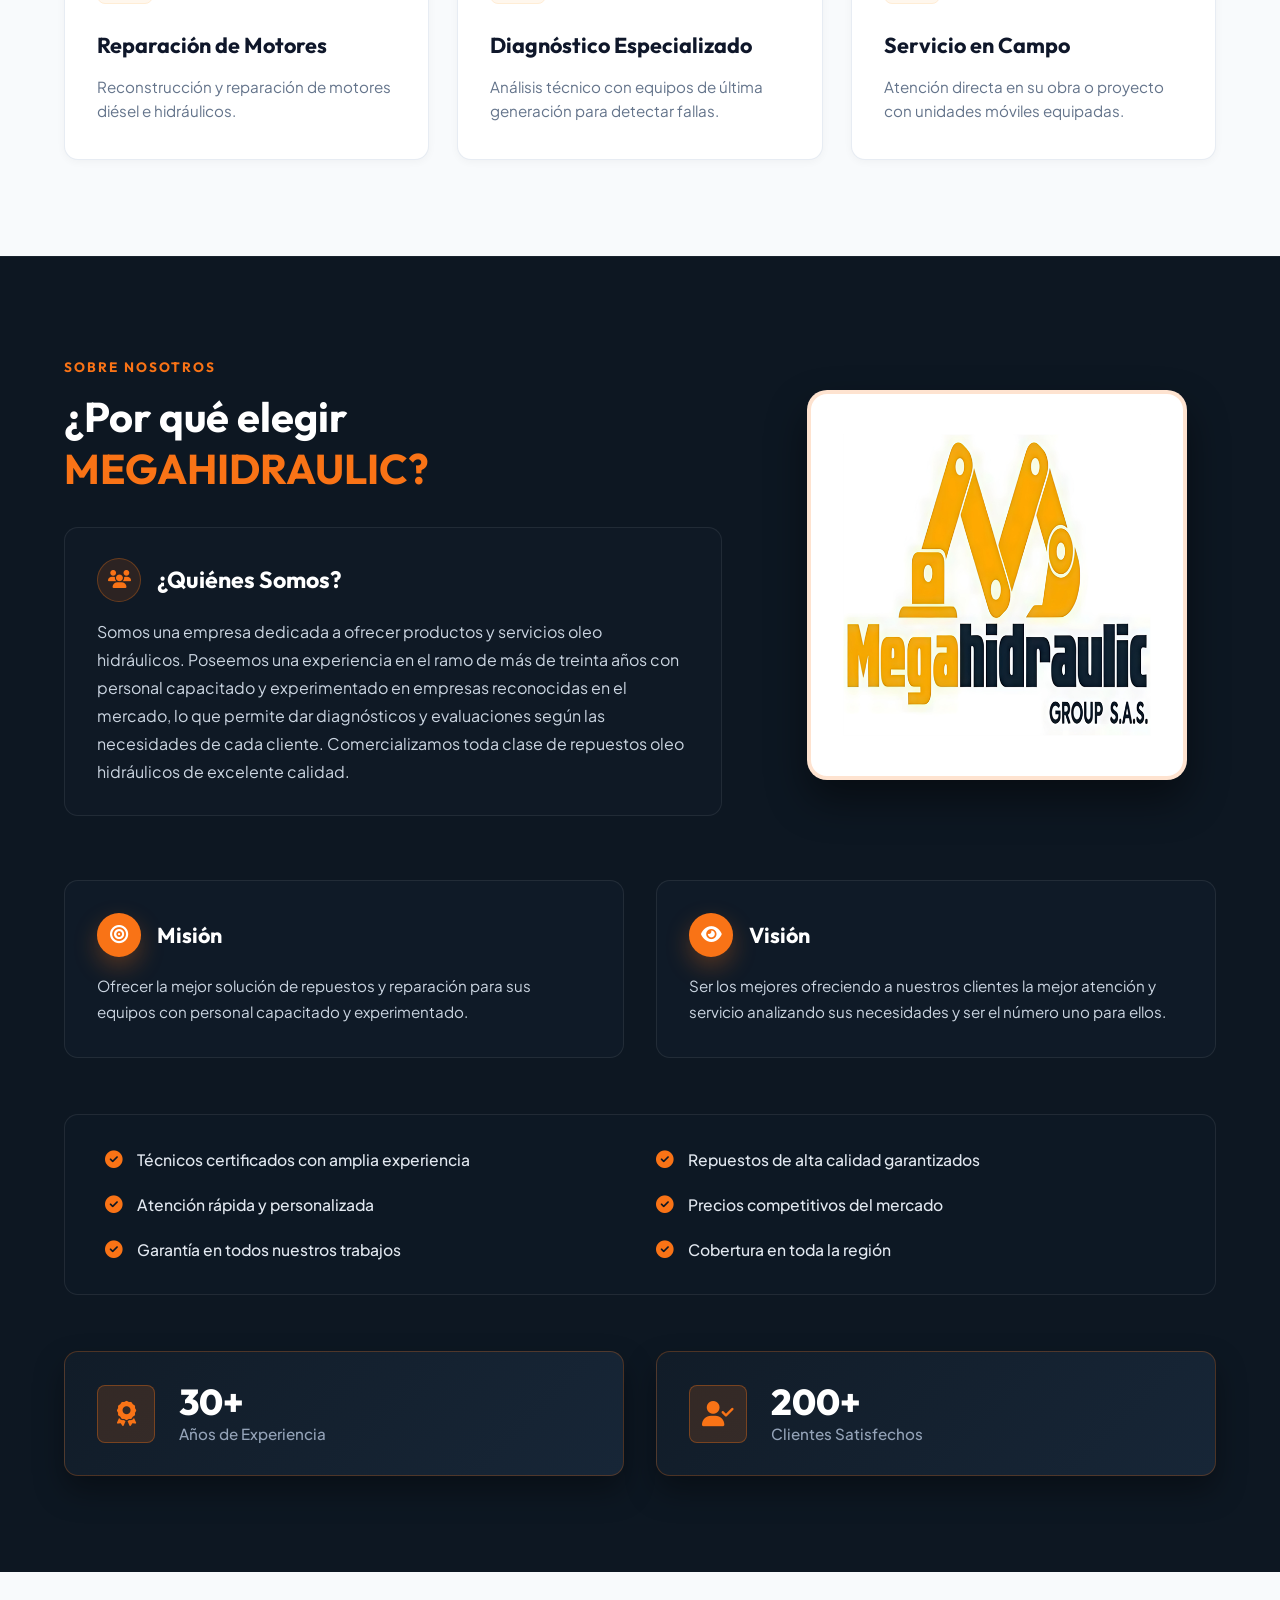
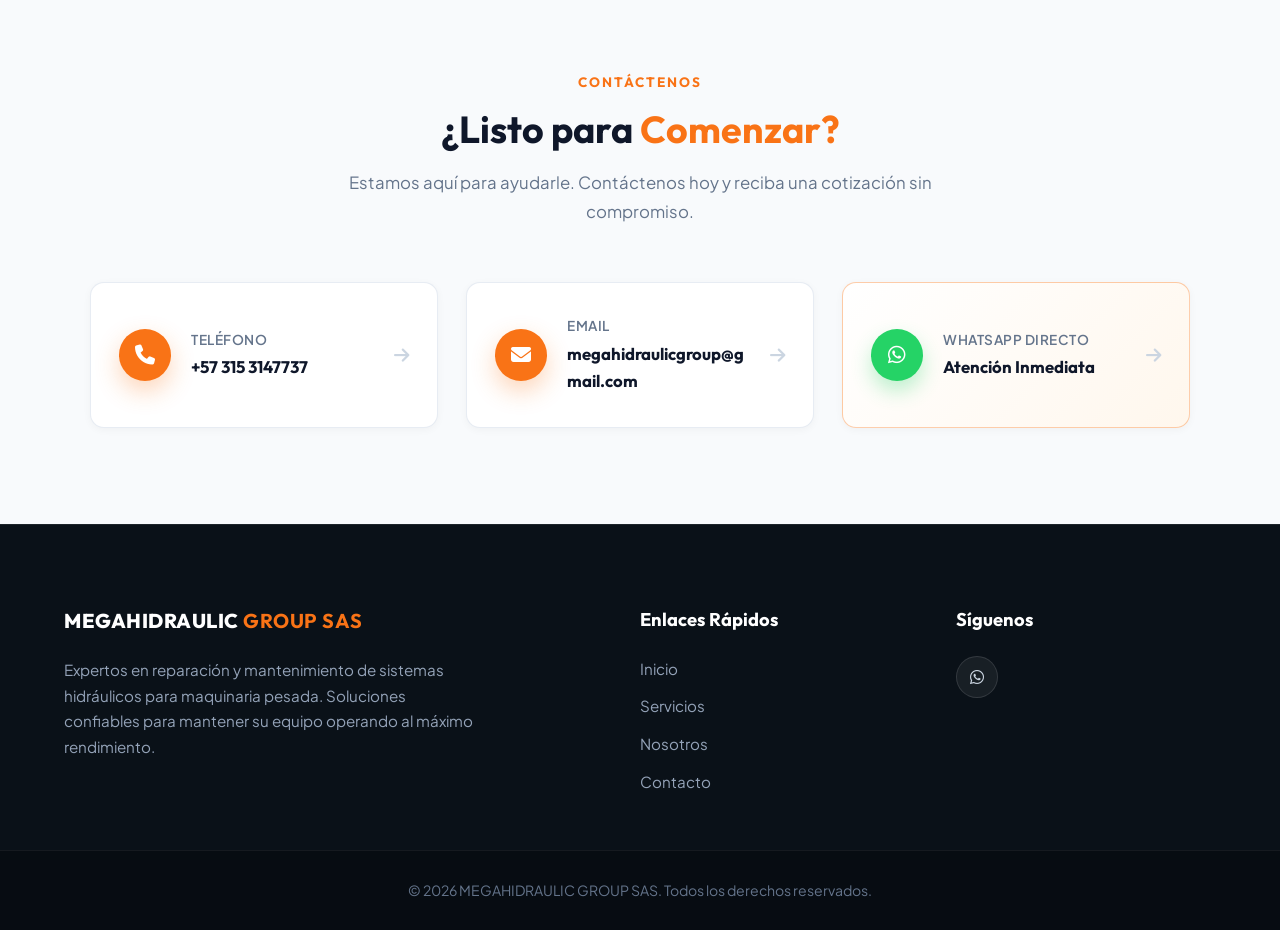
==== commit 50b55543: "feat: update service descriptions to include vibrocompactors and specialized hydraulic components" ====
--- a/index.html
+++ b/index.html
@@ -9,6 +9,130 @@
         content="Expertos en sistemas óleo hidráulicos de maquinaria pesada. Reparación, mantenimiento y venta de repuestos para excavadoras, retroexcavadoras, montacargas y equipos industriales en Colombia.">
     <meta name="keywords"
         content="sistemas oleo hidraulicos, reparacion maquinaria pesada, repuestos hidraulicos, bombas hidraulicas, mantenimiento maquinaria, cilindros hidraulicos, Megahidraulic">
+    <meta name="robots" content="index, follow, max-image-preview:large, max-snippet:-1, max-video-preview:-1">
+    <meta name="theme-color" content="#0A1118">
+    <link rel="canonical" href="./">
+
+    <!-- Favicon -->
+    <link rel="icon" type="image/png" sizes="32x32" href="assets/images/favicon-32x32.png">
+    <link rel="icon" type="image/png" sizes="16x16" href="assets/images/favicon-16x16.png">
+    <link rel="apple-touch-icon" sizes="180x180" href="assets/images/apple-touch-icon.png">
+
+    <!-- Open Graph / Facebook -->
+    <meta property="og:type" content="website">
+    <meta property="og:locale" content="es_CO">
+    <meta property="og:title" content="MEGAHIDRAULIC GROUP SAS | Reparación de Maquinaria Pesada y Sistemas Óleo Hidráulicos">
+    <meta property="og:description"
+        content="Expertos en sistemas óleo hidráulicos de maquinaria pesada. Reparación, mantenimiento y venta de repuestos para excavadoras, retroexcavadoras, montacargas y equipos industriales en Colombia.">
+    <meta property="og:url" content="./">
+    <meta property="og:site_name" content="MEGAHIDRAULIC GROUP SAS">
+    <meta property="og:image" content="assets/images/logoMegaHidraulic.png">
+    <meta property="og:image:width" content="600">
+    <meta property="og:image:height" content="590">
+    <meta property="og:image:alt" content="Logotipo MEGAHIDRAULIC GROUP SAS">
+
+    <!-- Twitter Card -->
+    <meta name="twitter:card" content="summary_large_image">
+    <meta name="twitter:title" content="MEGAHIDRAULIC GROUP SAS | Sistemas Óleo Hidráulicos">
+    <meta name="twitter:description"
+        content="Reparación, mantenimiento y venta de repuestos para sistemas óleo hidráulicos de maquinaria pesada en Colombia.">
+    <meta name="twitter:image" content="assets/images/logoMegaHidraulic.png">
+
+    <!-- Structured Data (JSON-LD Schema.org) -->
+    <script type="application/ld+json">
+    {
+      "@context": "https://schema.org",
+      "@type": ["LocalBusiness", "AutoRepair"],
+      "name": "MEGAHIDRAULIC GROUP SAS",
+      "alternateName": "Megahidraulic Group",
+      "description": "Expertos en sistemas óleo hidráulicos de maquinaria pesada. Reparación, mantenimiento y venta de repuestos para excavadoras, retroexcavadoras, montacargas y equipos industriales en Colombia.",
+      "url": "https://megahidraulic.com/",
+      "logo": "https://megahidraulic.com/assets/images/logoMegaHidraulic.png",
+      "image": "https://megahidraulic.com/assets/images/backgroundImage.jpg",
+      "telephone": "+573153147737",
+      "email": "megahidraulicgroup@gmail.com",
+      "priceRange": "$$",
+      "address": {
+        "@type": "PostalAddress",
+        "addressCountry": "CO"
+      },
+      "areaServed": {
+        "@type": "Country",
+        "name": "Colombia"
+      },
+      "openingHoursSpecification": {
+        "@type": "OpeningHoursSpecification",
+        "dayOfWeek": [
+          "Monday",
+          "Tuesday",
+          "Wednesday",
+          "Thursday",
+          "Friday",
+          "Saturday",
+          "Sunday"
+        ],
+        "opens": "00:00",
+        "closes": "23:59"
+      },
+      "hasOfferCatalog": {
+        "@type": "OfferCatalog",
+        "name": "Servicios Óleo Hidráulicos",
+        "itemListElement": [
+          {
+            "@type": "Offer",
+            "itemOffered": {
+              "@type": "Service",
+              "name": "Reparación Hidráulica",
+              "description": "Diagnóstico y reparación de bombas, cilindros, válvulas y motores de traslación."
+            }
+          },
+          {
+            "@type": "Offer",
+            "itemOffered": {
+              "@type": "Service",
+              "name": "Mantenimiento Preventivo",
+              "description": "Programas de mantenimiento para maximizar la vida útil de su maquinaria pesada."
+            }
+          },
+          {
+            "@type": "Offer",
+            "itemOffered": {
+              "@type": "Service",
+              "name": "Venta de Repuestos",
+              "description": "Amplio inventario de repuestos hidráulicos originales y compatibles."
+            }
+          },
+          {
+            "@type": "Offer",
+            "itemOffered": {
+              "@type": "Service",
+              "name": "Reparación de Motores",
+              "description": "Reconstrucción y reparación de motores diésel e hidráulicos."
+            }
+          },
+          {
+            "@type": "Offer",
+            "itemOffered": {
+              "@type": "Service",
+              "name": "Diagnóstico Especializado",
+              "description": "Análisis técnico con equipos avanzados para detección precisa de fallas."
+            }
+          },
+          {
+            "@type": "Offer",
+            "itemOffered": {
+              "@type": "Service",
+              "name": "Servicio en Campo",
+              "description": "Atención directa en obra con unidades móviles de soporte técnico."
+            }
+          }
+        ]
+      },
+      "sameAs": [
+        "https://wa.me/573153147737"
+      ]
+    }
+    </script>
 
     <!-- Google Fonts -->
     <link rel="preconnect" href="https://fonts.googleapis.com">
@@ -25,6 +149,8 @@
 </head>
 
 <body>
+    <!-- Accessibility Skip Link -->
+    <a href="#main-content" class="skip-link">Saltar al contenido principal</a>
 
     <!-- Header / Navbar -->
     <header class="navbar-header" id="header">
@@ -34,7 +160,7 @@
             </a>
 
             <!-- Navigation Links -->
-            <nav class="nav-menu" id="nav-menu">
+            <nav class="nav-menu" id="nav-menu" aria-label="Navegación principal">
                 <ul class="nav-list">
                     <li class="nav-item"><a href="#inicio" class="nav-link active">Inicio</a></li>
                     <li class="nav-item"><a href="#servicios" class="nav-link">Servicios</a></li>
@@ -45,21 +171,21 @@
 
             <!-- Header Actions -->
             <div class="nav-actions">
-                <a href="tel:+573153147737" class="nav-phone" title="Llamar a Megahidraulic">
-                    <i class="fa-solid fa-phone"></i>
+                <a href="tel:+573153147737" class="nav-phone" title="Llamar a Megahidraulic" aria-label="Llamar a Megahidraulic al +57 315 3147737">
+                    <i class="fa-solid fa-phone" aria-hidden="true"></i>
                     <span>+57 315 3147737</span>
                 </a>
                 <a href="#contacto" class="btn btn-primary btn-nav">Cotizar Ahora</a>
 
                 <!-- Mobile Menu Button -->
-                <button class="mobile-menu-btn" id="mobile-menu-toggle" aria-label="Abrir menú de navegación">
-                    <i class="fa-solid fa-bars"></i>
+                <button class="mobile-menu-btn" id="mobile-menu-toggle" aria-label="Abrir menú de navegación" aria-expanded="false" aria-controls="nav-menu">
+                    <i class="fa-solid fa-bars" aria-hidden="true"></i>
                 </button>
             </div>
         </div>
     </header>
 
-    <main>
+    <main id="main-content">
         <!-- Hero Section -->
         <section class="hero-section" id="inicio">
             <div class="hero-overlay"></div>
@@ -77,8 +203,9 @@
                     </h1>
 
                     <p class="hero-subtitle">
-                        Reparación, mantenimiento y venta de repuestos para excavadoras, retroexcavadoras, montacargas y
-                        toda clase de equipos industriales.
+                        Reparación, mantenimiento y venta de repuestos para vibrocompactadores, retroexcavadoras,
+                        montacargas y
+                        toda clase de componentes hidráulicos.
                     </p>
 
                     <div class="hero-buttons">
@@ -153,7 +280,8 @@
                         </div>
                         <h3 class="service-title">Reparación Hidráulica</h3>
                         <p class="service-text">
-                            Diagnóstico y reparación de bombas, cilindros, válvulas y mangueras hidráulicas.
+                            Diagnóstico y reparación de bombas, cilindros, válvulas, motores de traslación Poclain y
+                            similares.
                         </p>
                     </div>
 
@@ -244,8 +372,8 @@
 
                     <div class="about-image-col">
                         <div class="logo-showcase-card">
-                            <img src="assets/images/logoMegaHidraulic.png" alt="Logotipo MEGAHIDRAULIC GROUP SAS"
-                                class="brand-logo-img" loading="lazy">
+                            <img src="assets/images/logoMegaHidraulic.png" alt="Logotipo oficial de MEGAHIDRAULIC GROUP SAS"
+                                class="brand-logo-img" width="600" height="590" loading="lazy" decoding="async">
                         </div>
                     </div>
                 </div>
@@ -349,46 +477,46 @@
 
                 <div class="contact-cards-container">
                     <!-- Phone Card -->
-                    <a href="tel:+573153147737" class="contact-action-card" id="contact-phone-card">
+                    <a href="tel:+573153147737" class="contact-action-card" id="contact-phone-card" aria-label="Llamar al teléfono +57 315 3147737">
                         <div class="contact-card-icon">
-                            <i class="fa-solid fa-phone"></i>
+                            <i class="fa-solid fa-phone" aria-hidden="true"></i>
                         </div>
                         <div class="contact-card-info">
                             <span class="contact-card-label">Teléfono</span>
                             <span class="contact-card-value">+57 315 3147737</span>
                         </div>
                         <div class="contact-card-arrow">
-                            <i class="fa-solid fa-arrow-right"></i>
+                            <i class="fa-solid fa-arrow-right" aria-hidden="true"></i>
                         </div>
                     </a>
 
                     <!-- Email Card -->
-                    <a href="mailto:megahidraulicgroup@gmail.com" class="contact-action-card" id="contact-email-card">
+                    <a href="mailto:megahidraulicgroup@gmail.com" class="contact-action-card" id="contact-email-card" aria-label="Enviar correo electrónico a megahidraulicgroup@gmail.com">
                         <div class="contact-card-icon">
-                            <i class="fa-solid fa-envelope"></i>
+                            <i class="fa-solid fa-envelope" aria-hidden="true"></i>
                         </div>
                         <div class="contact-card-info">
                             <span class="contact-card-label">Email</span>
                             <span class="contact-card-value">megahidraulicgroup@gmail.com</span>
                         </div>
                         <div class="contact-card-arrow">
-                            <i class="fa-solid fa-arrow-right"></i>
+                            <i class="fa-solid fa-arrow-right" aria-hidden="true"></i>
                         </div>
                     </a>
 
                     <!-- WhatsApp Quick CTA -->
                     <a href="https://wa.me/573153147737?text=Hola,%20quisiera%20solicitar%20una%20cotizaci%C3%B3n%20para%20maquinaria%20pesada."
                         target="_blank" rel="noopener noreferrer" class="contact-action-card contact-card-highlight"
-                        id="contact-whatsapp-card">
+                        id="contact-whatsapp-card" aria-label="Contactar por WhatsApp directo para cotización inmediata">
                         <div class="contact-card-icon">
-                            <i class="fa-brands fa-whatsapp"></i>
+                            <i class="fa-brands fa-whatsapp" aria-hidden="true"></i>
                         </div>
                         <div class="contact-card-info">
                             <span class="contact-card-label">WhatsApp Directo</span>
                             <span class="contact-card-value">Atención Inmediata</span>
                         </div>
                         <div class="contact-card-arrow">
-                            <i class="fa-solid fa-arrow-right"></i>
+                            <i class="fa-solid fa-arrow-right" aria-hidden="true"></i>
                         </div>
                     </a>
                 </div>
@@ -425,20 +553,8 @@
             <div class="footer-col">
                 <h4 class="footer-title">Síguenos</h4>
                 <div class="footer-social-links">
-                    <a href="#" class="social-icon-btn" aria-label="Facebook (próximamente)" target="_blank"
-                        rel="noopener noreferrer">
-                        <i class="fa-brands fa-facebook-f"></i>
-                    </a>
-                    <a href="#" class="social-icon-btn" aria-label="Instagram (próximamente)" target="_blank"
-                        rel="noopener noreferrer">
-                        <i class="fa-brands fa-instagram"></i>
-                    </a>
-                    <a href="#" class="social-icon-btn" aria-label="LinkedIn (próximamente)" target="_blank"
-                        rel="noopener noreferrer">
-                        <i class="fa-brands fa-linkedin-in"></i>
-                    </a>
-                    <a href="#" class="social-icon-btn" aria-label="WhatsApp" target="_blank" rel="noopener noreferrer">
-                        <i class="fa-brands fa-whatsapp"></i>
+                    <a href="https://wa.me/573153147737" class="social-icon-btn" aria-label="WhatsApp de Megahidraulic" target="_blank" rel="noopener noreferrer">
+                        <i class="fa-brands fa-whatsapp" aria-hidden="true"></i>
                     </a>
                 </div>
             </div>
@@ -455,8 +571,8 @@
 
     <!-- Floating WhatsApp Button -->
     <a href="https://wa.me/573153147737?text=Hola,%20deseo%20más%20información%20sobre%20sus%20servicios."
-        target="_blank" rel="noopener noreferrer" class="floating-whatsapp-btn" aria-label="Contactar por WhatsApp">
-        <i class="fa-brands fa-whatsapp"></i>
+        target="_blank" rel="noopener noreferrer" class="floating-whatsapp-btn" aria-label="Contactar a Megahidraulic por WhatsApp">
+        <i class="fa-brands fa-whatsapp" aria-hidden="true"></i>
     </a>
 
     <!-- Custom JS -->
--- a/css/style.css
+++ b/css/style.css
@@ -54,6 +54,7 @@
 html {
     scroll-behavior: smooth;
     font-size: 16px;
+    overflow-x: hidden;
 }
 
 body {
@@ -69,6 +70,36 @@
     text-decoration: none;
     color: inherit;
     transition: var(--transition);
+}
+
+/* Accessibility: Skip to main content link */
+.skip-link {
+    position: absolute;
+    top: -100px;
+    left: 1rem;
+    background: var(--color-primary);
+    color: #ffffff !important;
+    padding: 0.75rem 1.25rem;
+    border-radius: var(--radius-sm);
+    font-weight: 700;
+    z-index: 99999;
+    transition: top 0.25s ease-in-out;
+    box-shadow: var(--shadow-orange);
+}
+
+.skip-link:focus {
+    top: 1rem;
+    outline: 3px solid #ffffff;
+    outline-offset: 2px;
+}
+
+/* Accessible focus visible rings */
+a:focus-visible,
+button:focus-visible,
+input:focus-visible,
+textarea:focus-visible {
+    outline: 2px solid var(--color-primary);
+    outline-offset: 3px;
 }
 
 ul {
@@ -1002,9 +1033,20 @@
     .contact-cards-container {
         grid-template-columns: 1fr;
     }
+
+    .footer-container {
+        grid-template-columns: 1fr 1fr;
+    }
 }
 
 @media (max-width: 768px) {
+    /* Prevent ANY horizontal scroll */
+    html, body {
+        overflow-x: hidden;
+        width: 100%;
+    }
+
+    /* Navbar mobile */
     .nav-menu {
         position: fixed;
         top: 76px;
@@ -1018,6 +1060,7 @@
         padding: 3rem 2rem;
         transition: var(--transition);
         border-top: 1px solid rgba(255, 255, 255, 0.08);
+        z-index: 1001;
     }
 
     .nav-menu.active {
@@ -1039,54 +1082,140 @@
         display: none;
     }
 
+    .btn-nav {
+        display: none;
+    }
+
     .mobile-menu-btn {
         display: block;
     }
 
+    .nav-container {
+        padding: 0 1rem;
+    }
+
+    .brand-text {
+        font-size: 1.05rem;
+    }
+
+    /* Hero mobile */
+    .hero-section {
+        padding-top: 90px;
+        padding-bottom: 2.5rem;
+        min-height: auto;
+    }
+
+    .hero-content {
+        margin-bottom: 2.5rem;
+    }
+
     .hero-title {
-        font-size: 2.25rem;
-    }
-
+        font-size: 2rem;
+    }
+
+    .hero-subtitle {
+        font-size: 1rem;
+    }
+
+    /* Hero stats: stack vertically */
     .hero-stats-card {
-        grid-template-columns: 1fr;
-        gap: 1.5rem;
-        padding: 1.5rem;
+        flex-direction: column;
+        gap: 1.25rem;
+        padding: 1.25rem;
     }
 
     .stat-divider {
         display: none;
     }
 
+    .stat-item {
+        justify-content: flex-start;
+        width: 100%;
+    }
+
+    /* Services */
     .services-grid {
         grid-template-columns: 1fr;
     }
 
+    .service-card {
+        padding: 1.75rem 1.5rem;
+    }
+
+    /* About section */
+    .about-text-col .section-title {
+        font-size: 2rem;
+    }
+
+    .about-subblock {
+        padding: 1.5rem;
+    }
+
     .mission-vision-grid {
         grid-template-columns: 1fr;
     }
 
     .about-checklist-grid {
         grid-template-columns: 1fr;
-        padding: 1.5rem;
+        padding: 1.25rem;
     }
 
     .about-stats-row {
         grid-template-columns: 1fr;
     }
 
+    .about-stat-box {
+        padding: 1.25rem;
+    }
+
+    .stat-badge-number {
+        font-size: 1.85rem;
+    }
+
+    /* Contact section */
+    .contact-action-card {
+        padding: 1.5rem 1.25rem;
+    }
+
+    .contact-card-value {
+        font-size: 0.9rem;
+        word-break: break-all;
+    }
+
+    .contact-card-icon {
+        width: 44px;
+        height: 44px;
+        font-size: 1.1rem;
+    }
+
+    /* Footer */
+    .footer {
+        padding-top: 3rem;
+    }
+
     .footer-container {
         grid-template-columns: 1fr;
-        gap: 2.5rem;
+        gap: 2rem;
+    }
+
+    .footer-desc {
+        max-width: 100%;
     }
 }
 
 @media (max-width: 480px) {
     .hero-title {
-        font-size: 1.85rem;
+        font-size: 1.7rem;
+    }
+
+    .hero-badge {
+        font-size: 0.78rem;
+        padding: 0.35rem 0.85rem;
     }
 
     .btn-hero {
         width: 100%;
+        justify-content: center;
     }
 
     .hero-buttons {
@@ -1095,11 +1224,48 @@
     }
 
     .section {
-        padding: 4rem 0;
+        padding: 3.5rem 0;
     }
 
     .section-title {
-        font-size: 1.85rem;
+        font-size: 1.65rem;
+    }
+
+    .section-description {
+        font-size: 0.95rem;
+    }
+
+    .section-header {
+        margin-bottom: 2.5rem;
+    }
+
+    /* About stats even smaller */
+    .stat-badge-icon {
+        width: 46px;
+        height: 46px;
+        font-size: 1.3rem;
+    }
+
+    .stat-badge-number {
+        font-size: 1.65rem;
+    }
+
+    .logo-showcase-card {
+        max-width: 260px;
+        padding: 1.75rem 1.25rem;
+    }
+
+    .mv-card {
+        padding: 1.5rem;
+    }
+
+    .check-item {
+        font-size: 0.9rem;
+    }
+
+    /* Contact cards */
+    .contact-card-value {
+        font-size: 0.85rem;
     }
 
     .floating-whatsapp-btn {
@@ -1110,3 +1276,135 @@
         font-size: 1.5rem;
     }
 }
+
+/* ==========================================================================
+   404 Error Page Styling
+   ========================================================================== */
+.error-page-body {
+    min-height: 100vh;
+    display: flex;
+    flex-direction: column;
+    background-color: var(--color-bg-dark);
+    color: var(--color-text-white);
+}
+
+.error-main {
+    flex: 1;
+    display: flex;
+    align-items: center;
+    justify-content: center;
+    padding: 7rem 1.5rem 5rem;
+    position: relative;
+    overflow: hidden;
+}
+
+.error-main::before {
+    content: '';
+    position: absolute;
+    top: 50%;
+    left: 50%;
+    transform: translate(-50%, -50%);
+    width: 650px;
+    height: 650px;
+    background: radial-gradient(circle, rgba(249, 115, 22, 0.16) 0%, rgba(10, 17, 24, 0) 70%);
+    pointer-events: none;
+    z-index: 1;
+}
+
+.error-card {
+    position: relative;
+    z-index: 2;
+    background: var(--color-bg-dark-card);
+    border: 1px solid var(--color-border-dark);
+    border-radius: var(--radius-lg);
+    padding: 3.5rem 2.5rem;
+    max-width: 640px;
+    width: 100%;
+    text-align: center;
+    box-shadow: var(--shadow-card-dark);
+}
+
+.error-badge {
+    background: rgba(249, 115, 22, 0.15);
+    border: 1px solid rgba(249, 115, 22, 0.35);
+    color: var(--color-primary);
+    margin-bottom: 1.25rem;
+}
+
+.error-number {
+    font-family: var(--font-heading);
+    font-size: clamp(5.5rem, 16vw, 8.5rem);
+    font-weight: 800;
+    line-height: 1;
+    letter-spacing: -2px;
+    margin-bottom: 0.5rem;
+    background: linear-gradient(135deg, #ffffff 0%, #cbd5e1 45%, #f97316 100%);
+    -webkit-background-clip: text;
+    -webkit-text-fill-color: transparent;
+    filter: drop-shadow(0 10px 25px rgba(249, 115, 22, 0.25));
+}
+
+.error-title {
+    font-family: var(--font-heading);
+    font-size: clamp(1.5rem, 4vw, 2.1rem);
+    font-weight: 700;
+    color: var(--color-text-white);
+    margin-bottom: 1rem;
+}
+
+.error-description {
+    color: var(--color-text-light);
+    font-size: 1.05rem;
+    max-width: 500px;
+    margin: 0 auto 2.25rem;
+    line-height: 1.6;
+}
+
+.error-actions {
+    display: flex;
+    flex-wrap: wrap;
+    gap: 1rem;
+    justify-content: center;
+    margin-bottom: 2.25rem;
+}
+
+.error-suggestions {
+    border-top: 1px solid var(--color-border-dark);
+    padding-top: 1.75rem;
+    display: flex;
+    flex-direction: column;
+    gap: 0.85rem;
+}
+
+.error-suggestions-title {
+    font-size: 0.85rem;
+    color: var(--color-text-muted);
+    text-transform: uppercase;
+    letter-spacing: 1.5px;
+    font-weight: 600;
+}
+
+.error-links-list {
+    display: flex;
+    flex-wrap: wrap;
+    gap: 0.75rem;
+    justify-content: center;
+}
+
+.error-link-pill {
+    padding: 0.45rem 1rem;
+    background: rgba(255, 255, 255, 0.04);
+    border: 1px solid var(--color-border-dark);
+    border-radius: var(--radius-full);
+    font-size: 0.9rem;
+    color: var(--color-text-light);
+    transition: var(--transition);
+}
+
+.error-link-pill:hover {
+    background: var(--color-primary-light);
+    border-color: var(--color-primary);
+    color: var(--color-primary);
+    transform: translateY(-2px);
+}
+
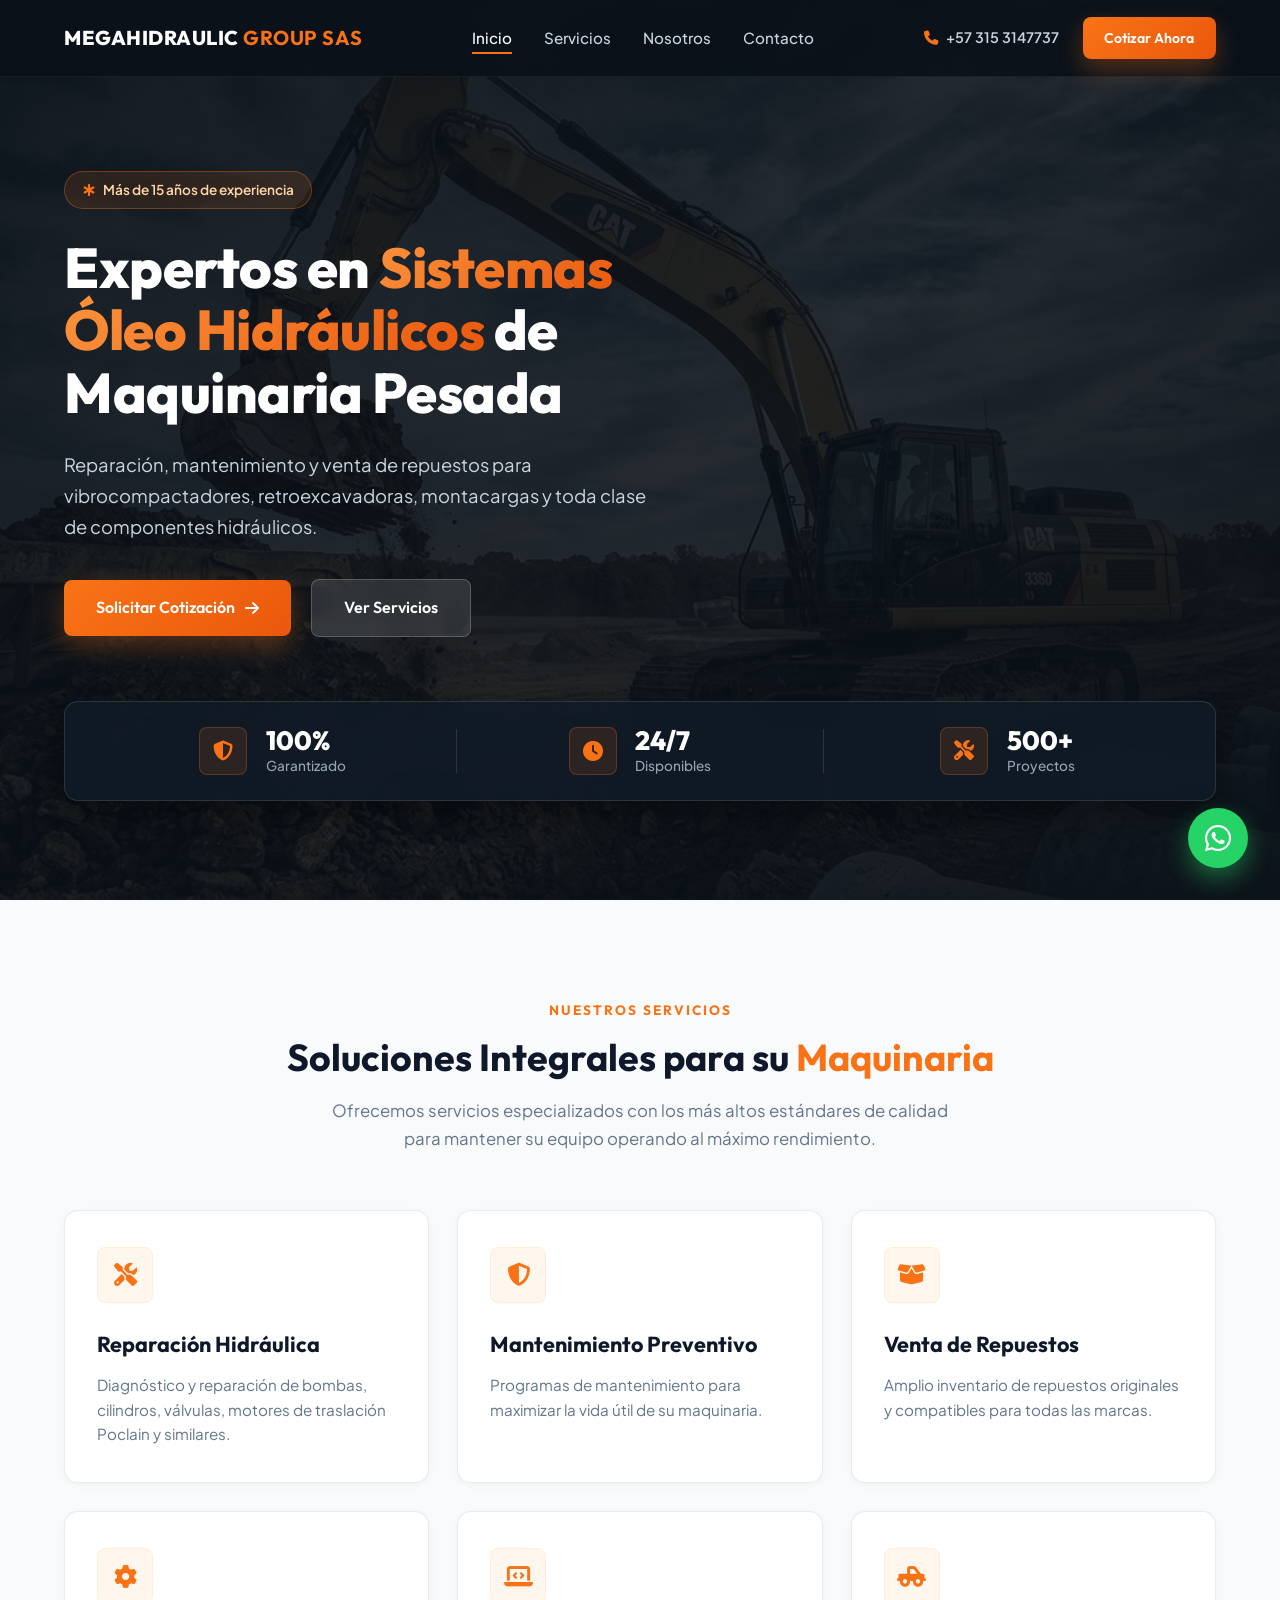
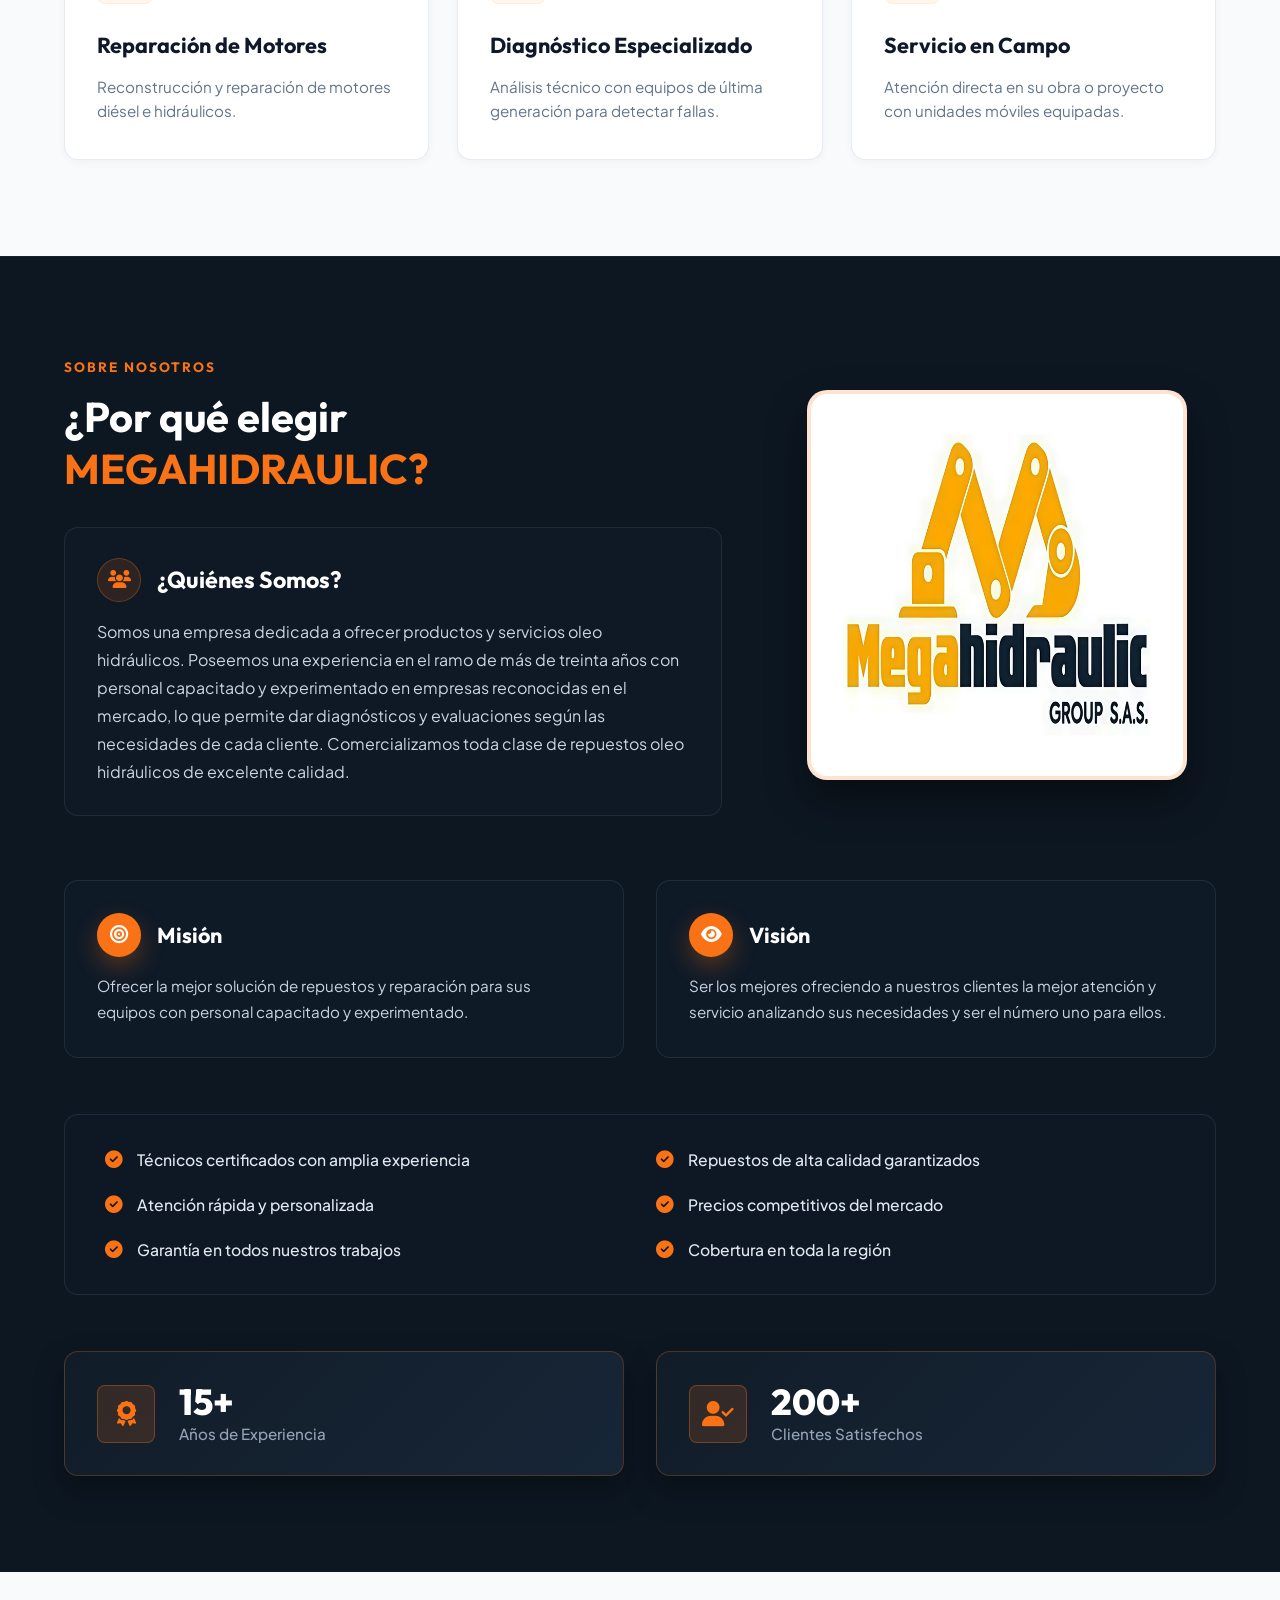
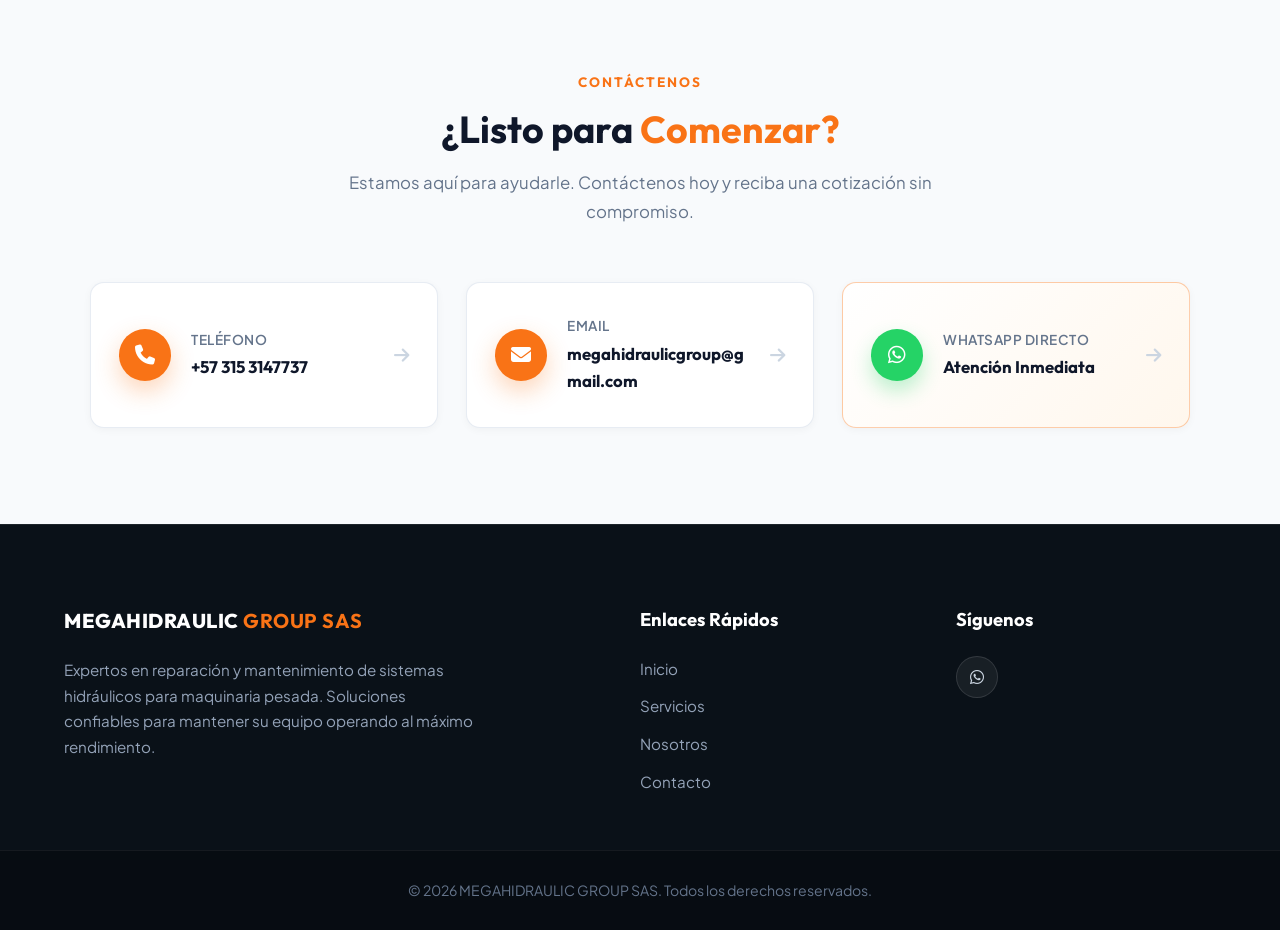
==== commit 6f49e5e2: "number info error with years of experience" ====
--- a/index.html
+++ b/index.html
@@ -21,7 +21,8 @@
     <!-- Open Graph / Facebook -->
     <meta property="og:type" content="website">
     <meta property="og:locale" content="es_CO">
-    <meta property="og:title" content="MEGAHIDRAULIC GROUP SAS | Reparación de Maquinaria Pesada y Sistemas Óleo Hidráulicos">
+    <meta property="og:title"
+        content="MEGAHIDRAULIC GROUP SAS | Reparación de Maquinaria Pesada y Sistemas Óleo Hidráulicos">
     <meta property="og:description"
         content="Expertos en sistemas óleo hidráulicos de maquinaria pesada. Reparación, mantenimiento y venta de repuestos para excavadoras, retroexcavadoras, montacargas y equipos industriales en Colombia.">
     <meta property="og:url" content="./">
@@ -171,14 +172,16 @@
 
             <!-- Header Actions -->
             <div class="nav-actions">
-                <a href="tel:+573153147737" class="nav-phone" title="Llamar a Megahidraulic" aria-label="Llamar a Megahidraulic al +57 315 3147737">
+                <a href="tel:+573153147737" class="nav-phone" title="Llamar a Megahidraulic"
+                    aria-label="Llamar a Megahidraulic al +57 315 3147737">
                     <i class="fa-solid fa-phone" aria-hidden="true"></i>
                     <span>+57 315 3147737</span>
                 </a>
                 <a href="#contacto" class="btn btn-primary btn-nav">Cotizar Ahora</a>
 
                 <!-- Mobile Menu Button -->
-                <button class="mobile-menu-btn" id="mobile-menu-toggle" aria-label="Abrir menú de navegación" aria-expanded="false" aria-controls="nav-menu">
+                <button class="mobile-menu-btn" id="mobile-menu-toggle" aria-label="Abrir menú de navegación"
+                    aria-expanded="false" aria-controls="nav-menu">
                     <i class="fa-solid fa-bars" aria-hidden="true"></i>
                 </button>
             </div>
@@ -372,8 +375,9 @@
 
                     <div class="about-image-col">
                         <div class="logo-showcase-card">
-                            <img src="assets/images/logoMegaHidraulic.png" alt="Logotipo oficial de MEGAHIDRAULIC GROUP SAS"
-                                class="brand-logo-img" width="600" height="590" loading="lazy" decoding="async">
+                            <img src="assets/images/logoMegaHidraulic.png"
+                                alt="Logotipo oficial de MEGAHIDRAULIC GROUP SAS" class="brand-logo-img" width="600"
+                                height="590" loading="lazy" decoding="async">
                         </div>
                     </div>
                 </div>
@@ -444,7 +448,7 @@
                             <i class="fa-solid fa-award"></i>
                         </div>
                         <div class="stat-badge-info">
-                            <span class="stat-badge-number" data-target="30">30+</span>
+                            <span class="stat-badge-number" data-target="15">15+</span>
                             <span class="stat-badge-label">Años de Experiencia</span>
                         </div>
                     </div>
@@ -477,7 +481,8 @@
 
                 <div class="contact-cards-container">
                     <!-- Phone Card -->
-                    <a href="tel:+573153147737" class="contact-action-card" id="contact-phone-card" aria-label="Llamar al teléfono +57 315 3147737">
+                    <a href="tel:+573153147737" class="contact-action-card" id="contact-phone-card"
+                        aria-label="Llamar al teléfono +57 315 3147737">
                         <div class="contact-card-icon">
                             <i class="fa-solid fa-phone" aria-hidden="true"></i>
                         </div>
@@ -491,7 +496,8 @@
                     </a>
 
                     <!-- Email Card -->
-                    <a href="mailto:megahidraulicgroup@gmail.com" class="contact-action-card" id="contact-email-card" aria-label="Enviar correo electrónico a megahidraulicgroup@gmail.com">
+                    <a href="mailto:megahidraulicgroup@gmail.com" class="contact-action-card" id="contact-email-card"
+                        aria-label="Enviar correo electrónico a megahidraulicgroup@gmail.com">
                         <div class="contact-card-icon">
                             <i class="fa-solid fa-envelope" aria-hidden="true"></i>
                         </div>
@@ -507,7 +513,8 @@
                     <!-- WhatsApp Quick CTA -->
                     <a href="https://wa.me/573153147737?text=Hola,%20quisiera%20solicitar%20una%20cotizaci%C3%B3n%20para%20maquinaria%20pesada."
                         target="_blank" rel="noopener noreferrer" class="contact-action-card contact-card-highlight"
-                        id="contact-whatsapp-card" aria-label="Contactar por WhatsApp directo para cotización inmediata">
+                        id="contact-whatsapp-card"
+                        aria-label="Contactar por WhatsApp directo para cotización inmediata">
                         <div class="contact-card-icon">
                             <i class="fa-brands fa-whatsapp" aria-hidden="true"></i>
                         </div>
@@ -553,7 +560,8 @@
             <div class="footer-col">
                 <h4 class="footer-title">Síguenos</h4>
                 <div class="footer-social-links">
-                    <a href="https://wa.me/573153147737" class="social-icon-btn" aria-label="WhatsApp de Megahidraulic" target="_blank" rel="noopener noreferrer">
+                    <a href="https://wa.me/573153147737" class="social-icon-btn" aria-label="WhatsApp de Megahidraulic"
+                        target="_blank" rel="noopener noreferrer">
                         <i class="fa-brands fa-whatsapp" aria-hidden="true"></i>
                     </a>
                 </div>
@@ -571,7 +579,8 @@
 
     <!-- Floating WhatsApp Button -->
     <a href="https://wa.me/573153147737?text=Hola,%20deseo%20más%20información%20sobre%20sus%20servicios."
-        target="_blank" rel="noopener noreferrer" class="floating-whatsapp-btn" aria-label="Contactar a Megahidraulic por WhatsApp">
+        target="_blank" rel="noopener noreferrer" class="floating-whatsapp-btn"
+        aria-label="Contactar a Megahidraulic por WhatsApp">
         <i class="fa-brands fa-whatsapp" aria-hidden="true"></i>
     </a>
 
